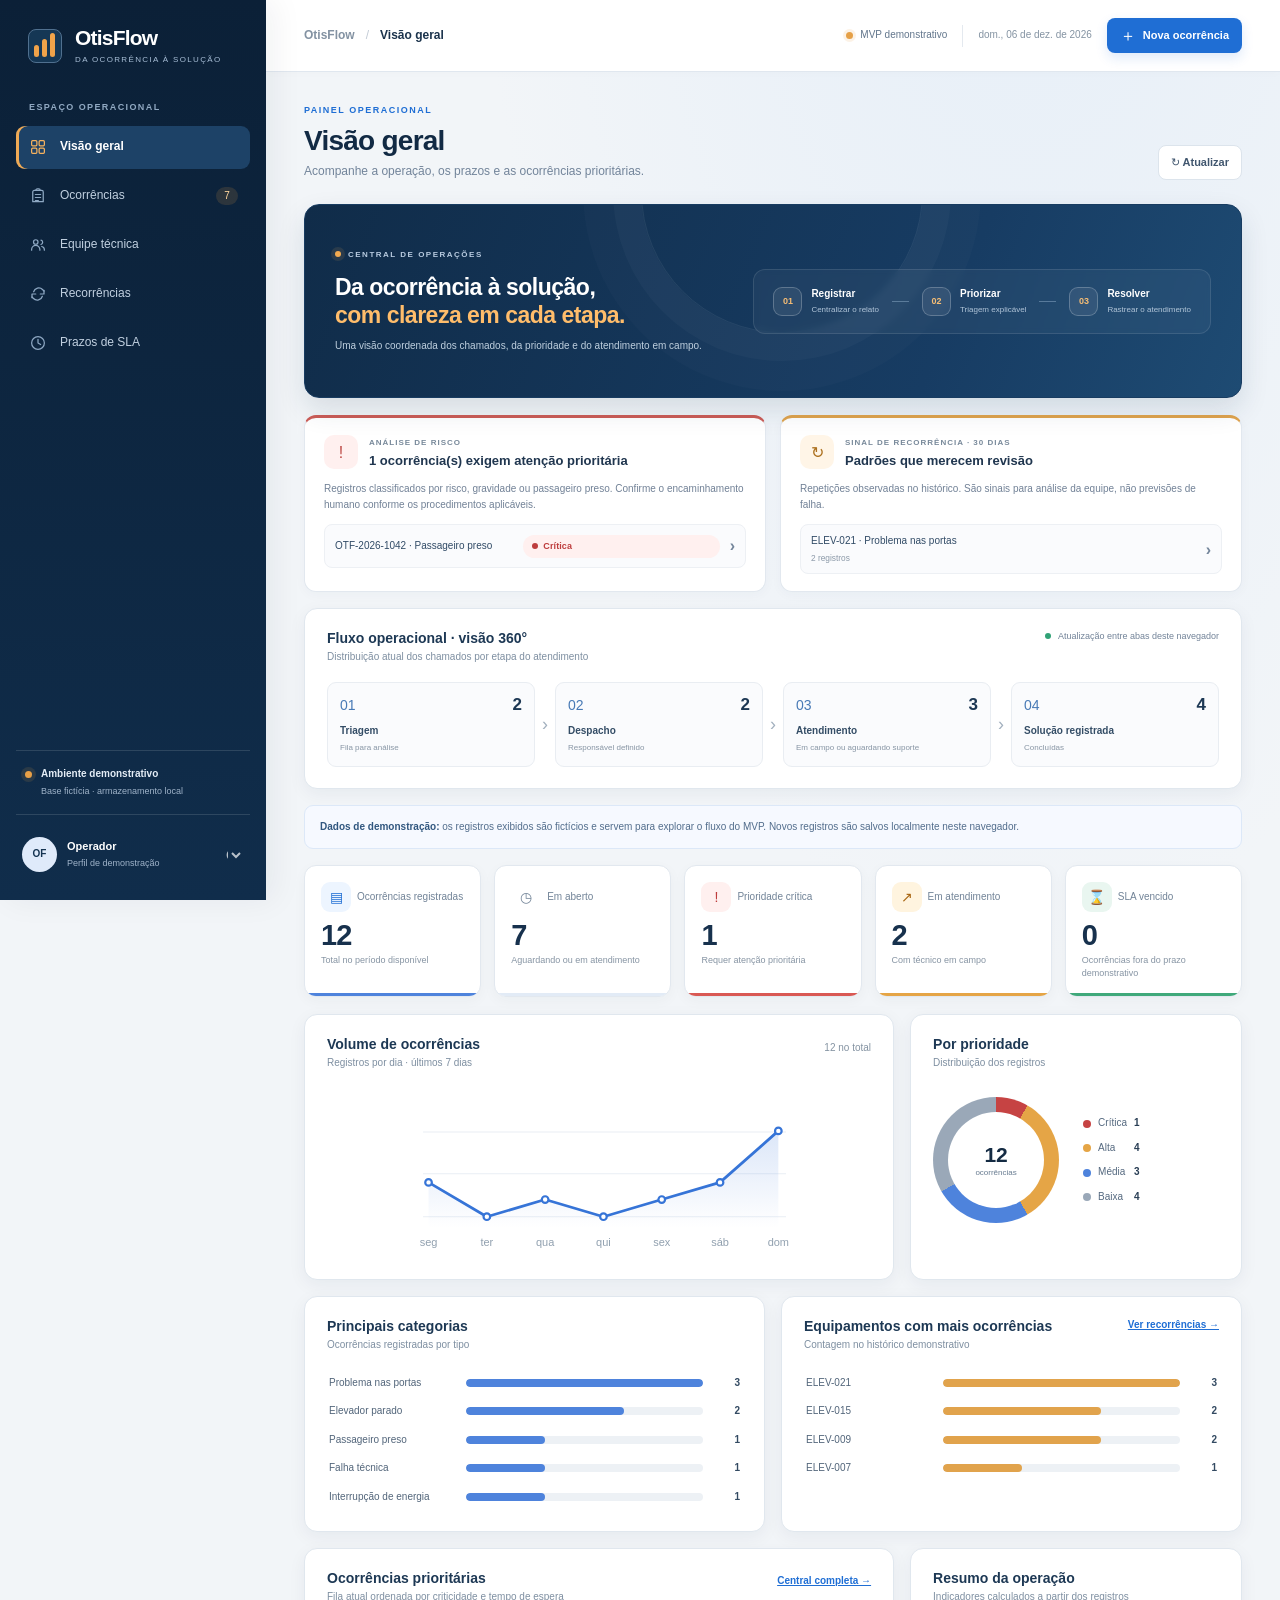
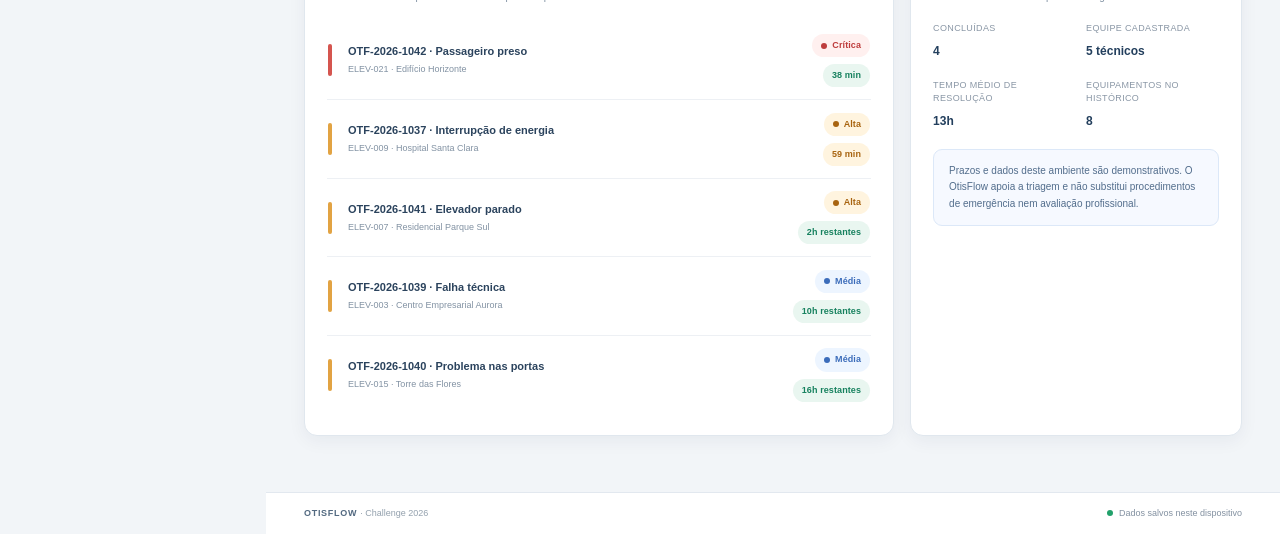
==== index.html @ a6c06d33 "Commit 1" ====
<!doctype html>
<html lang="pt-BR">
<head>
  <meta charset="utf-8">
  <meta name="viewport" content="width=device-width, initial-scale=1">
  <meta name="theme-color" content="#102b4e">
  <meta name="description" content="OtisFlow: gestão inteligente de ocorrências de elevadores — da ocorrência à solução.">
  <title>Visão geral | OtisFlow</title>
  <link rel="stylesheet" href="css/base.css">
  <link rel="stylesheet" href="css/dashboard.css">
</head>
<body data-page="dashboard">
  <div class="app-shell">
    <aside class="sidebar" id="sidebar">
      <a class="brand" href="index.html" aria-label="OtisFlow — início">
        <span class="brand-mark" aria-hidden="true"><i></i><i></i><i></i></span>
        <span class="brand-copy"><strong>OtisFlow</strong><small>DA OCORRÊNCIA À SOLUÇÃO</small></span>
      </a>
      <div class="workspace-label">ESPAÇO OPERACIONAL</div>
      <nav class="main-nav" aria-label="Navegação principal">
        <a href="index.html" data-page="dashboard"><span class="nav-icon" aria-hidden="true"><svg viewBox="0 0 24 24"><rect x="3.5" y="3.5" width="7" height="7" rx="1.4"/><rect x="13.5" y="3.5" width="7" height="7" rx="1.4"/><rect x="3.5" y="13.5" width="7" height="7" rx="1.4"/><rect x="13.5" y="13.5" width="7" height="7" rx="1.4"/></svg></span><span>Visão geral</span></a>
        <a href="pages/ocorrencias.html" data-page="incidents"><span class="nav-icon" aria-hidden="true"><svg viewBox="0 0 24 24"><path d="M8 4.5h9a2 2 0 0 1 2 2v13H5V6.5a2 2 0 0 1 2-2h1Z"/><path d="M9 4.5a2 2 0 0 1 2-2h2a2 2 0 0 1 2 2M8.5 10h7M8.5 14h7M8.5 18h4"/></svg></span><span>Ocorrências</span> <span class="nav-count" id="open-count">0</span></a>
        <a href="pages/equipe.html" data-page="team"><span class="nav-icon" aria-hidden="true"><svg viewBox="0 0 24 24"><circle cx="9" cy="8" r="3"/><path d="M3.5 19v-1a5.5 5.5 0 0 1 11 0v1M16 5.5a3 3 0 0 1 0 5.8M17 14a4.5 4.5 0 0 1 3.5 4.4V19"/></svg></span><span>Equipe técnica</span></a>
        <a href="pages/recorrencias.html" data-page="recurrence"><span class="nav-icon" aria-hidden="true"><svg viewBox="0 0 24 24"><path d="M20 7v5h-5M4 17v-5h5"/><path d="M6.2 9A7 7 0 0 1 18 6l2 2M4 16l2 2a7 7 0 0 0 11.8-3"/></svg></span><span>Recorrências</span></a>
        <a href="pages/sla.html" data-page="sla"><span class="nav-icon" aria-hidden="true"><svg viewBox="0 0 24 24"><circle cx="12" cy="12" r="8.5"/><path d="M12 7v5l3.5 2"/></svg></span><span>Prazos de SLA</span></a>
      </nav>
      <div class="sidebar-bottom">
        <div class="demo-note"><span class="demo-dot"></span><div><strong>Ambiente demonstrativo</strong><small>Base fictícia · armazenamento local</small></div></div>
        <div class="user-card"><div class="avatar">OF</div><div class="user-info"><strong id="profile-name">Operador</strong><small>Perfil de demonstração</small></div><select id="profile-select" aria-label="Perfil de demonstração"><option value="Operador">Operador</option><option value="Técnico">Técnico</option><option value="Gestor">Gestor</option></select></div>
      </div>
    </aside>
    <div class="mobile-overlay" id="mobile-overlay"></div>
    <main class="main-area">
      <header class="topbar">
        <div class="topbar-left"><button class="mobile-menu" id="mobile-menu" aria-label="Abrir menu">☰</button><div class="breadcrumbs"><span class="crumb-root">OtisFlow</span><span class="crumb-slash">/</span><strong id="page-crumb">Visão geral</strong></div></div>
        <div class="topbar-actions"><span class="system-status"><i></i> MVP demonstrativo</span><span class="topbar-divider"></span><span class="today-label" id="today-label"></span><button class="button button-primary button-small" data-action="new-incident"><span class="button-plus">＋</span> Nova ocorrência</button></div>
      </header>
      <div class="page-content" id="page-content" tabindex="-1"></div>
      <footer class="app-footer"><span class="footer-brand">OTISFLOW <span>· Challenge 2026</span></span><span class="footer-status"><i></i> Dados salvos neste dispositivo</span></footer>
    </main>
  </div>
  <div id="modal-root"></div>
  <div id="toast-region" class="toast-region" aria-live="polite" aria-atomic="true"></div>
  <script src="js/app.js"></script>
</body>
</html>
---- css/base.css ----
:root{--navy:#102b4e;--navy-2:#173b65;--blue:#2468d8;--blue-soft:#edf4ff;--ink:#17283d;--muted:#718096;--line:#e5eaf0;--canvas:#f5f7fa;--white:#fff;--green:#16855b;--green-soft:#e9f7f0;--amber:#bd7513;--amber-soft:#fff5e4;--red:#c64343;--red-soft:#fff0ef;--shadow:0 8px 26px rgba(23,45,74,.07);font-family:'DM Sans',Arial,sans-serif;color:var(--ink);font-synthesis:none}*{box-sizing:border-box}body{margin:0;background:var(--canvas);font-size:14px}button,input,select,textarea{font:inherit}button{cursor:pointer}.app-shell{min-height:100vh}.sidebar{width:250px;background:var(--navy);position:fixed;inset:0 auto 0 0;color:#fff;padding:25px 15px 17px;display:flex;flex-direction:column;z-index:20}.brand{display:flex;align-items:center;gap:12px;color:#fff;text-decoration:none;padding:1px 13px 32px}.brand strong{font:800 20px Manrope,sans-serif;letter-spacing:-.6px;display:block}.brand small{display:block;font-size:8px;letter-spacing:1.1px;color:#a9bfd7;margin-top:4px}.brand-mark{display:flex;align-items:flex-end;gap:3px;height:29px;width:29px;padding:4px;border:1px solid #6180a1;border-radius:8px}.brand-mark i{display:block;width:5px;border-radius:3px;background:#f0a346}.brand-mark i:nth-child(1){height:11px}.brand-mark i:nth-child(2){height:17px}.brand-mark i:nth-child(3){height:22px}.workspace-label{font-size:9px;font-weight:700;letter-spacing:1.1px;color:#8fa7c1;padding:0 13px;margin-bottom:12px}.main-nav{display:grid;gap:5px}.main-nav a{display:flex;align-items:center;gap:12px;text-decoration:none;color:#c7d5e5;padding:11px 13px;border-radius:8px;font-size:13px;font-weight:500;transition:.16s}.main-nav a:hover{background:#ffffff12;color:#fff}.main-nav a.active{background:#23486e;color:#fff;font-weight:700}.nav-icon{font-size:17px;line-height:16px;width:19px;text-align:center;color:#a9bfd7}.active .nav-icon{color:#f5ad56}.nav-count{margin-left:auto;background:#ffffff19;border-radius:20px;padding:2px 7px;font-size:10px}.sidebar-bottom{margin-top:auto}.demo-note{display:flex;align-items:flex-start;gap:9px;border-top:1px solid #ffffff1c;border-bottom:1px solid #ffffff1c;padding:15px 10px;margin-bottom:12px}.demo-dot{width:7px;height:7px;border-radius:50%;background:#f0a346;margin-top:4px;box-shadow:0 0 0 3px #f0a34622}.demo-note strong,.demo-note small{display:block}.demo-note strong{font-size:10px;color:#e4edf6}.demo-note small{font-size:9px;color:#9fb3c9;margin-top:3px}.user-card{display:flex;align-items:center;gap:9px;padding:8px 7px}.avatar{width:32px;height:32px;border-radius:50%;display:grid;place-items:center;background:#dfebfb;color:var(--navy);font-weight:700;font-size:10px;flex:none}.user-info{min-width:0;flex:1}.user-info strong,.user-info small{display:block}.user-info strong{font-size:11px}.user-info small{font-size:9px;color:#9fb3c9;margin-top:3px}.user-card select{max-width:22px;width:22px;opacity:.55;background:transparent;color:#fff;border:0;padding:0;outline:none}.user-card select option{color:var(--ink)}.main-area{margin-left:250px;min-height:100vh;display:flex;flex-direction:column}.topbar{height:66px;background:var(--white);border-bottom:1px solid var(--line);display:flex;align-items:center;justify-content:space-between;padding:0 38px;position:sticky;top:0;z-index:10}.breadcrumbs{display:flex;gap:10px;align-items:center;color:#91a0b2;font-size:12px}.breadcrumbs strong{color:var(--ink);font-weight:700}.crumb-slash{color:#c2cbd5}.topbar-actions{display:flex;align-items:center;gap:18px}.today-label{font-size:11px;color:var(--muted)}.button{border:1px solid transparent;display:inline-flex;align-items:center;justify-content:center;gap:7px;padding:9px 13px;border-radius:7px;font-weight:700;font-size:12px;transition:.15s;white-space:nowrap}.button-primary{background:var(--blue);color:white;box-shadow:0 3px 7px #2468d822}.button-primary:hover{background:#1a58bf;transform:translateY(-1px)}.button-secondary{background:#fff;border-color:var(--line);color:#42536a}.button-secondary:hover{border-color:#b9c8da;background:#fafcff}.button-small{padding:8px 11px;font-size:11px}.button-danger{background:#fff;color:var(--red);border-color:#f0d1d0}.button-quiet{background:transparent;border-color:transparent;color:var(--blue);padding:5px}.mobile-menu{display:none;border:0;background:none;font-size:20px;color:var(--navy)}.page-content{width:min(1440px,100%);margin:0 auto;padding:27px 38px 32px;flex:1}.app-footer{display:flex;justify-content:space-between;align-items:center;border-top:1px solid var(--line);padding:14px 38px;font-size:10px;color:#8290a0;background:#fff}.muted{color:#95a2b0}.footer-status{display:flex;align-items:center;gap:6px}.footer-status i{width:6px;height:6px;border-radius:50%;background:#22a16b}.page-head{display:flex;justify-content:space-between;align-items:flex-end;margin-bottom:23px;gap:16px}.eyebrow{font-size:9px;text-transform:uppercase;letter-spacing:1.25px;color:var(--blue);font-weight:700;margin-bottom:7px}.page-head h1{font:800 24px Manrope,sans-serif;letter-spacing:-.6px;color:#142840;margin:0}.page-head p{margin:7px 0 0;color:var(--muted);font-size:12px}.head-actions{display:flex;gap:8px;align-items:center}.section-title{font:700 14px Manrope,sans-serif;color:#20364f;margin:0}.section-subtitle{font-size:10px;color:var(--muted);margin:5px 0 0}.panel{background:#fff;border:1px solid var(--line);border-radius:10px;box-shadow:0 2px 8px #142b4506}.panel-pad{padding:17px 18px}.panel-head{display:flex;justify-content:space-between;align-items:flex-start;margin-bottom:14px}.panel-head h2{margin:0;font:700 13px Manrope,sans-serif;color:#20364f}.panel-head p{margin:5px 0 0;color:var(--muted);font-size:10px}.metric-grid{display:grid;grid-template-columns:repeat(5,minmax(0,1fr));gap:12px;margin-bottom:15px}.metric-card{background:#fff;border:1px solid var(--line);border-radius:9px;padding:14px 15px 13px;position:relative;overflow:hidden}.metric-label{font-size:10px;color:#77879a;display:flex;align-items:center;gap:6px}.metric-icon{width:25px;height:25px;border-radius:7px;display:grid;place-items:center;font-size:13px}.metric-value{font:800 25px Manrope,sans-serif;color:#1b3049;margin:8px 0 3px;letter-spacing:-.7px}.metric-foot{font-size:9px;color:#8997a7}.metric-accent{position:absolute;height:2px;bottom:0;left:0;right:0;background:#e2ebf6}.metric-card.critical .metric-icon{background:var(--red-soft);color:var(--red)}.metric-card.high .metric-icon{background:var(--amber-soft);color:var(--amber)}.metric-card.blue .metric-icon{background:var(--blue-soft);color:var(--blue)}.metric-card.green .metric-icon{background:var(--green-soft);color:var(--green)}.metric-card.critical .metric-accent{background:#d95954}.metric-card.high .metric-accent{background:#e5a546}.metric-card.blue .metric-accent{background:#4e83dc}.metric-card.green .metric-accent{background:#40a97b}.dashboard-grid{display:grid;grid-template-columns:minmax(0,1.6fr) minmax(260px,.9fr);gap:14px;margin-bottom:14px}.chart-grid{display:grid;grid-template-columns:1fr 1fr;gap:14px;margin-bottom:14px}.chart-panel{min-height:220px}.chart-legend{display:flex;gap:12px;flex-wrap:wrap;margin-top:13px}.legend-item{display:flex;align-items:center;gap:5px;font-size:9px;color:#6d7c8e}.legend-dot{width:7px;height:7px;border-radius:50%}.bar-list{display:grid;gap:12px;padding-top:4px}.bar-row{display:grid;grid-template-columns:110px 1fr 25px;gap:10px;align-items:center;font-size:10px;color:#52657a}.bar-track{height:7px;background:#edf1f6;border-radius:10px;overflow:hidden}.bar-fill{height:100%;border-radius:10px;background:#4e83dc;min-width:2px;transition:width .35s}.bar-value{text-align:right;font-weight:700;color:#334a62}.donut-wrap{display:flex;align-items:center;gap:22px;min-height:132px}.donut{width:116px;height:116px;border-radius:50%;background:conic-gradient(#c64343 0deg 30deg,#e5a546 30deg 100deg,#4e83dc 100deg 260deg,#9aa8b8 260deg);position:relative;flex:none}.donut:after{content:'';position:absolute;inset:13px;background:#fff;border-radius:50%}.donut-center{position:absolute;inset:0;z-index:1;display:grid;place-content:center;text-align:center}.donut-center strong{font:800 19px Manrope;color:var(--ink)}.donut-center small{font-size:8px;color:var(--muted)}.legend-list{display:grid;gap:10px}.legend-line{display:flex;align-items:center;gap:7px;color:#566a80;font-size:10px}.legend-line strong{margin-left:auto;color:#283d54}.legend-chip{width:8px;height:8px;border-radius:50%}.line-chart{width:100%;height:150px;overflow:visible}.line-chart .grid-line{stroke:#e9eef4;stroke-width:1}.line-chart .chart-line{fill:none;stroke:#3674d7;stroke-width:2.5;stroke-linecap:round;stroke-linejoin:round}.line-chart .chart-area{fill:url(#areaFill)}.line-chart .chart-point{fill:#fff;stroke:#3674d7;stroke-width:2}.line-chart text{font:9px 'DM Sans';fill:#91a0af}.urgent-list{display:grid;gap:0}.urgent-row{display:grid;grid-template-columns:8px minmax(0,1fr) auto;align-items:center;gap:10px;padding:10px 0;border-bottom:1px solid #edf0f4;text-decoration:none;color:inherit;cursor:pointer}.urgent-row:last-child{border-bottom:0}.urgent-row:hover .urgent-title{color:var(--blue)}.urgent-mark{width:7px;height:28px;border-radius:7px;background:#e2a343}.urgent-mark.critical{background:#d5554f}.urgent-title{font-size:10px;font-weight:700;color:#30465e}.urgent-meta{font-size:9px;color:#8492a3;margin-top:3px}.urgent-right{text-align:right}.urgent-right .priority{margin-bottom:4px}.table-wrap{overflow:auto}.data-table{width:100%;border-collapse:collapse;white-space:nowrap}.data-table th{text-align:left;color:#8795a5;font-size:9px;font-weight:700;letter-spacing:.35px;text-transform:uppercase;padding:10px 10px;border-bottom:1px solid var(--line)}.data-table td{padding:11px 10px;border-bottom:1px solid #edf0f4;font-size:10px;color:#52657a}.data-table tr:last-child td{border-bottom:0}.data-table tbody tr:hover{background:#fafcff}.link-button{border:0;background:transparent;color:var(--blue);font-weight:700;font-size:10px;padding:0}.id-cell{font-weight:700;color:#243b55!important}.cell-main{font-weight:600;color:#344a61}.cell-sub{font-size:9px;color:#8b98a7;margin-top:3px}.priority,.status-pill,.sla-pill,.availability{display:inline-flex;align-items:center;gap:5px;border-radius:99px;padding:4px 8px;font-size:9px;font-weight:700}.priority:before,.status-pill:before{content:'';width:5px;height:5px;border-radius:50%;background:currentColor}.priority.critical{background:var(--red-soft);color:var(--red)}.priority.high{background:var(--amber-soft);color:var(--amber)}.priority.medium{background:var(--blue-soft);color:#3b6cba}.priority.low{background:#f0f2f5;color:#707e8c}.status-pill.open,.status-pill.waiting{background:#f0f2f5;color:#5c6c7b}.status-pill.assigned{background:#edf4ff;color:#3b6cba}.status-pill.progress{background:#e8f4ff;color:#2372ac}.status-pill.parts{background:#fff5e4;color:#ac701b}.status-pill.done{background:var(--green-soft);color:var(--green)}.status-pill.cancelled{background:#f2f2f2;color:#8b8b8b}.sla-pill.normal{background:var(--green-soft);color:var(--green)}.sla-pill.soon{background:var(--amber-soft);color:var(--amber)}.sla-pill.overdue{background:var(--red-soft);color:var(--red)}.filter-row{display:flex;gap:8px;align-items:center;flex-wrap:wrap;margin-bottom:13px}.search-box{position:relative;flex:1;min-width:180px;max-width:320px}.search-box input{padding-left:31px}.search-box:before{content:'⌕';position:absolute;left:11px;top:6px;color:#8896a6;font-size:18px}.field,.select-field,.textarea-field{width:100%;border:1px solid #dce3eb;border-radius:6px;background:#fff;color:#2f435b;padding:9px 10px;outline:none;font-size:11px;transition:.15s}.field:focus,.select-field:focus,.textarea-field:focus{border-color:#78a4ea;box-shadow:0 0 0 3px #3979e312}.filter-row .select-field{width:auto;min-width:120px;padding:8px 26px 8px 9px}.textarea-field{resize:vertical;min-height:88px}.form-grid{display:grid;grid-template-columns:1fr 1fr;gap:13px}.form-field{display:grid;gap:6px}.form-field.full{grid-column:1/-1}.form-field label{font-size:10px;font-weight:700;color:#4e6073}.required{color:#d4514d}.field-hint{font-size:9px;color:#8997a6}.form-section-label{grid-column:1/-1;font:700 10px Manrope,sans-serif;color:#7f8fa2;letter-spacing:.55px;text-transform:uppercase;border-bottom:1px solid #edf0f4;padding-bottom:7px;margin-top:3px}.priority-preview{border:1px solid #e7ebf0;border-radius:7px;background:#fafbfd;padding:10px 11px;display:flex;align-items:flex-start;gap:8px}.priority-preview p{margin:0;color:#627387;font-size:10px;line-height:1.5}.detail-layout{display:grid;grid-template-columns:minmax(0,1.5fr) minmax(260px,.8fr);gap:14px}.detail-hero{display:flex;justify-content:space-between;align-items:flex-start;gap:15px;padding:18px 19px;border-bottom:1px solid var(--line)}.detail-id{font:700 11px Manrope;color:#728196}.detail-hero h2{font:800 20px Manrope;margin:6px 0 8px;color:#18304b}.detail-badges{display:flex;gap:6px;flex-wrap:wrap}.detail-actions{display:flex;gap:6px}.detail-body{padding:18px 19px}.detail-description{font-size:12px;line-height:1.6;color:#506277;margin:0 0 19px}.detail-meta-grid{display:grid;grid-template-columns:1fr 1fr;gap:14px 20px}.detail-meta label{display:block;color:#8996a5;font-size:9px;margin-bottom:5px}.detail-meta strong,.detail-meta span{font-size:10px;color:#344a61}.history-list{position:relative;padding-left:16px;display:grid;gap:14px}.history-list:before{content:'';position:absolute;left:4px;top:5px;bottom:5px;width:1px;background:#dfe6ee}.history-item{position:relative}.history-item:before{content:'';position:absolute;left:-16px;top:2px;width:7px;height:7px;border-radius:50%;background:#6292dc;border:2px solid #fff;box-shadow:0 0 0 1px #6292dc}.history-item strong{display:block;font-size:10px;color:#384e66}.history-item p{font-size:9px;color:#78889a;margin:4px 0 0;line-height:1.45}.history-item time{font-size:8px;color:#a0aab6;display:block;margin-top:3px}.side-card{padding:16px}.side-card+.side-card{margin-top:12px}.side-card h3{margin:0 0 13px;font:700 12px Manrope;color:#263c55}.sla-clock{display:flex;align-items:center;gap:11px;padding:12px;border-radius:8px;background:#f7f9fc}.clock-icon{width:32px;height:32px;border-radius:50%;display:grid;place-items:center;background:#e9f1fd;color:#3e74c4;font-size:17px}.sla-clock strong{display:block;font:700 14px Manrope;color:#253e58}.sla-clock small{display:block;font-size:9px;color:#8290a0;margin-top:3px}.tech-card{display:flex;align-items:center;gap:9px}.tech-card .avatar{background:#eaf1fb}.tech-card strong{display:block;font-size:10px;color:#344a61}.tech-card small{font-size:9px;color:#8290a0;display:block;margin-top:3px}.empty-state{text-align:center;padding:34px 14px;color:#7c8b9b}.empty-icon{width:38px;height:38px;border-radius:12px;background:#f1f5fa;display:grid;place-items:center;color:#6884a5;margin:0 auto 10px;font-size:19px}.empty-state strong{display:block;font-size:11px;color:#4d6076}.empty-state p{font-size:10px;margin:5px 0 0}.recurrence-grid{display:grid;grid-template-columns:repeat(3,1fr);gap:12px}.recurrence-card{padding:15px}.recurrence-top{display:flex;justify-content:space-between;align-items:flex-start}.recurrence-card h3{font:700 12px Manrope;margin:9px 0 4px;color:#2c435d}.recurrence-card p{font-size:9px;color:#7f8d9c;margin:0}.recurrence-count{font:800 22px Manrope;color:#c17a19}.recurrence-detail{display:flex;justify-content:space-between;padding-top:11px;margin-top:12px;border-top:1px solid #edf0f4;color:#7a8898;font-size:9px}.sla-summary{display:grid;grid-template-columns:repeat(3,1fr);gap:12px;margin-bottom:14px}.sla-config{display:grid;grid-template-columns:repeat(4,1fr);gap:10px}.sla-config .form-field{padding:11px;border:1px solid #e7ebf0;border-radius:7px}.sla-config label{font-size:9px}.sla-unit{position:relative}.sla-unit:after{content:'h';position:absolute;right:10px;top:10px;color:#8b98a7;font-size:10px}.sla-unit input{padding-right:24px}.modal-backdrop{position:fixed;inset:0;background:#10233d75;z-index:40;display:flex;align-items:center;justify-content:center;padding:20px;animation:fadeIn .14s ease}.modal{width:min(620px,100%);max-height:90vh;overflow:auto;background:#fff;border-radius:12px;box-shadow:0 22px 60px #0d203744;animation:rise .18s ease}.modal.wide{width:min(850px,100%)}.modal-head{padding:18px 20px 14px;border-bottom:1px solid var(--line);display:flex;align-items:flex-start;justify-content:space-between}.modal-head h2{font:800 17px Manrope;margin:0;color:#18304b}.modal-head p{font-size:10px;color:#8290a0;margin:5px 0 0}.modal-close{border:0;background:#f3f5f8;color:#718195;border-radius:6px;width:27px;height:27px;font-size:16px}.modal-body{padding:17px 20px}.modal-footer{padding:12px 20px 17px;border-top:1px solid var(--line);display:flex;justify-content:flex-end;gap:8px}.toast-region{position:fixed;z-index:60;right:20px;bottom:20px;display:grid;gap:8px}.toast{min-width:240px;max-width:360px;background:#183b60;color:#fff;border-radius:8px;padding:11px 14px;box-shadow:0 8px 20px #122b4738;display:flex;align-items:center;gap:9px;font-size:11px;animation:rise .2s ease}.toast.success:before{content:'✓';display:grid;place-items:center;width:17px;height:17px;background:#2b9a6b;border-radius:50%;font-size:10px}.toast.error{background:#a63e3e}.toast.error:before{content:'!';display:grid;place-items:center;width:17px;height:17px;background:#d66b6b;border-radius:50%;font-size:10px}.priority-explainer{border-left:3px solid #d95751;padding:9px 11px;background:#fff8f7;border-radius:0 6px 6px 0;color:#805452;font-size:10px;line-height:1.5}.team-availability{display:flex;gap:6px;align-items:center}.availability{background:var(--green-soft);color:var(--green)}.availability.busy{background:var(--amber-soft);color:var(--amber)}.table-actions{display:flex;gap:10px;align-items:center}.text-right{text-align:right!important}.subtle-link{border:0;background:transparent;color:var(--blue);font-size:10px;font-weight:700}.callout{border:1px solid #dce8f8;background:#f6f9ff;border-radius:8px;padding:11px 13px;font-size:10px;color:#526d8c;line-height:1.55;margin-bottom:14px}.callout strong{color:#31577f}.recommendation{border:1px solid #dce8f8;background:#f7faff;border-radius:7px;padding:10px;color:#526d8c;font-size:10px}.recommendation strong{color:#31577f}.mobile-overlay{display:none}@keyframes fadeIn{from{opacity:0}to{opacity:1}}@keyframes rise{from{transform:translateY(6px);opacity:.5}to{transform:translateY(0);opacity:1}}
@media(max-width:1100px){.sidebar{width:220px}.main-area{margin-left:220px}.topbar,.page-content{padding-left:24px;padding-right:24px}.metric-grid{grid-template-columns:repeat(3,1fr)}.metric-card:nth-child(4),.metric-card:nth-child(5){display:block}.recurrence-grid{grid-template-columns:repeat(2,1fr)}}
@media(max-width:780px){.sidebar{transform:translateX(-100%);transition:transform .2s;width:260px;box-shadow:12px 0 26px #102b4e22}.sidebar.open{transform:translateX(0)}.mobile-overlay.show{display:block;position:fixed;inset:0;background:#10233d55;z-index:15}.main-area{margin-left:0}.mobile-menu{display:block}.topbar{height:58px;padding:0 16px;gap:12px}.breadcrumbs{flex:1}.today-label{display:none}.topbar-actions{gap:0}.page-content{padding:22px 16px}.app-footer{padding:13px 16px;gap:10px;flex-wrap:wrap}.metric-grid{grid-template-columns:repeat(2,1fr);gap:9px}.dashboard-grid,.chart-grid,.detail-layout{grid-template-columns:1fr}.page-head{align-items:flex-start}.page-head h1{font-size:21px}.page-head p{max-width:500px;line-height:1.5}.recurrence-grid{grid-template-columns:repeat(2,1fr)}.sla-config{grid-template-columns:repeat(2,1fr)}.sla-summary{grid-template-columns:1fr 1fr}.detail-layout .side-column{display:grid;grid-template-columns:1fr 1fr;gap:10px}.side-card+.side-card{margin-top:0}.filter-row .select-field{flex:1;min-width:105px}.search-box{max-width:none;flex-basis:100%}}
@media(max-width:520px){.page-head{display:block}.page-head .head-actions{margin-top:15px}.button{font-size:11px;padding:9px 11px}.topbar .button{padding:8px 9px}.metric-card{padding:12px}.metric-value{font-size:22px}.metric-label{font-size:9px}.metric-foot{font-size:8px}.chart-grid{grid-template-columns:1fr}.donut-wrap{gap:15px}.donut{width:100px;height:100px}.detail-hero{display:block}.detail-actions{margin-top:12px}.detail-meta-grid{grid-template-columns:1fr 1fr;gap:13px}.form-grid{grid-template-columns:1fr}.form-field.full,.form-section-label{grid-column:1}.recurrence-grid{grid-template-columns:1fr}.sla-config{grid-template-columns:1fr 1fr}.sla-summary{grid-template-columns:1fr 1fr}.detail-layout .side-column{grid-template-columns:1fr}.filter-row{gap:6px}.filter-row .select-field{min-width:calc(50% - 4px)}.app-footer{font-size:9px}.footer-status{display:none}.modal-backdrop{padding:10px;align-items:flex-end}.modal{max-height:92vh;border-radius:12px 12px 0 0}.modal-body{padding:15px}.modal-head,.modal-footer{padding-left:15px;padding-right:15px}.data-table th,.data-table td{padding-left:8px;padding-right:8px}}

/* OtisFlow visual system: high-clarity operations workspace */
:root{--navy:#0b2037;--navy-2:#102b49;--blue:#1f6ed4;--blue-soft:#edf5ff;--ink:#142b43;--muted:#677b90;--line:#dfe7ef;--canvas:#f2f5f8;--green:#16815e;--green-soft:#e9f6f0;--amber:#a86410;--amber-soft:#fff4df;--red:#be3d3d;--red-soft:#fff0ef;--shadow:0 5px 18px rgba(19,43,70,.055);font-family:"Segoe UI",Arial,sans-serif;line-height:1.45}
body{background:radial-gradient(ellipse at 80% -25%,#e3edf8 0,transparent 40%),var(--canvas);font-size:14px;color:var(--ink)}
.sidebar{width:266px;padding:25px 16px 18px;background:linear-gradient(180deg,#0b2037 0%,#102d4b 100%);box-shadow:8px 0 30px rgba(12,32,54,.06)}
.brand{gap:13px;padding:1px 12px 35px}.brand strong{font-size:21px;letter-spacing:-.8px}.brand small{font-size:8px;letter-spacing:1.35px}.brand-mark{height:34px;width:34px;border-color:#50708f;background:#153755;padding:5px;gap:3px}.brand-mark i{width:5px;background:#f0a34a}.brand-mark i:nth-child(1){height:12px}.brand-mark i:nth-child(2){height:18px}.brand-mark i:nth-child(3){height:24px}
.workspace-label{font-size:9px;letter-spacing:1.4px;color:#91a9c2;margin-bottom:12px}
.main-nav{gap:6px}.main-nav a{min-height:43px;gap:12px;padding:10px 12px;border-radius:9px;font-size:12px;color:#c1d0e0}.main-nav a.active{background:#1d4267;box-shadow:inset 3px 0 #efaa55;color:#fff}.main-nav a:hover{background:#ffffff12}.nav-icon{display:grid;place-items:center;width:20px;height:20px;color:#8ea8c3}.nav-icon svg{width:18px;height:18px;fill:none;stroke:currentColor;stroke-width:1.65;stroke-linecap:round;stroke-linejoin:round}.active .nav-icon{color:#f6b25e}.nav-count{background:#f0a44924;color:#ffd79e;min-width:22px;text-align:center}
.demo-note{border-color:#ffffff20;padding:16px 9px}.demo-note strong{font-size:10px}.demo-note small{font-size:9px}.demo-dot{background:#e8a047;box-shadow:0 0 0 4px #e8a0471f}.user-card{gap:10px;padding:10px 6px}.avatar{width:35px;height:35px;background:#dfeafa;color:#153452}.user-info strong{font-size:11px}.user-info small{font-size:9px}.user-card select{opacity:.7}
.main-area{margin-left:266px}.topbar{height:72px;padding:0 38px;border-bottom-color:#e0e7ef;box-shadow:0 2px 9px #142b4504}.topbar-left,.topbar-actions{display:flex;align-items:center;gap:15px}.breadcrumbs{font-size:12px;gap:11px}.crumb-root{font-weight:600;color:#8392a2}.breadcrumbs strong{font-weight:700;color:#1b334c}.system-status{display:flex;align-items:center;gap:7px;font-size:10px;color:#62768c}.system-status i{width:7px;height:7px;border-radius:50%;background:#e5a047;box-shadow:0 0 0 3px #e5a04722}.topbar-divider{width:1px;height:22px;background:#e4e9ef}.today-label{font-size:10px;color:#8493a2}.button{padding:10px 15px;border-radius:8px;font-size:12px}.button-primary{background:var(--blue);box-shadow:0 5px 12px #1f6ed426}.button-primary:hover{background:#185bb5}.button-secondary{border-color:#dce4ec;background:#fff;color:#40566e}.button-small{padding:9px 12px;font-size:11px}.button-plus{font-size:16px;line-height:12px}.mobile-menu{border-radius:8px;padding:6px}.page-content{width:min(1580px,100%);padding:32px 38px 40px}.page-head{align-items:flex-end;margin-bottom:24px}.eyebrow{font-size:9px;letter-spacing:1.5px;margin-bottom:8px}.page-head h1{font:750 28px "Segoe UI",Arial,sans-serif;letter-spacing:-.75px;color:#122a44}.page-head p{font-size:12px;color:#72849a;margin-top:6px}.head-actions{gap:9px}
.panel{border:1px solid #e0e7ee;border-radius:13px;box-shadow:var(--shadow)}.panel-pad{padding:21px 22px}.panel-head{margin-bottom:17px}.panel-head h2{font:700 14px "Segoe UI",Arial,sans-serif;color:#1d3854}.panel-head p{font-size:10px;color:#7e8fa1;margin-top:4px}.section-title{font:700 14px "Segoe UI",Arial,sans-serif}.section-subtitle{font-size:10px;color:#8493a2}
.metric-grid{gap:13px;margin-bottom:17px}.metric-card{min-height:132px;border-radius:12px;padding:16px 16px 14px;border-color:#e2e8ef;box-shadow:0 4px 14px rgba(20,43,67,.035);transition:transform .15s,box-shadow .15s}.metric-card:hover{transform:translateY(-2px);box-shadow:0 9px 20px rgba(20,43,67,.08)}.metric-label{font-size:10px;color:#718397}.metric-icon{width:30px;height:30px;border-radius:9px;font-size:14px}.metric-value{font:750 29px "Segoe UI",Arial,sans-serif;margin:7px 0 2px;letter-spacing:-.8px;color:#17314d}.metric-foot{font-size:9px;color:#8694a3}.metric-accent{height:3px}.dashboard-grid{gap:16px;margin-bottom:16px}.chart-grid{gap:16px;margin-bottom:16px}.chart-panel{min-height:240px}.chart-panel .panel-pad{padding:21px}.line-chart{height:165px}.line-chart text{font:10px "Segoe UI",Arial,sans-serif}.donut-wrap{gap:24px;min-height:145px}.donut{width:126px;height:126px}.donut:after{inset:15px}.donut-center strong{font:750 21px "Segoe UI",Arial,sans-serif}.legend-line{font-size:10px}.bar-list{gap:14px;padding:6px 2px}.bar-row{grid-template-columns:125px 1fr 25px;gap:12px;font-size:10px}.bar-track{height:8px;background:#edf1f5}.bar-fill{border-radius:10px}.urgent-row{gap:12px;padding:12px 1px}.urgent-mark{height:32px;width:4px;border-radius:4px}.urgent-title{font-size:11px;color:#2b435d}.urgent-meta{font-size:9px;color:#8292a3}
.data-table th{font-size:9px;letter-spacing:.55px;padding:12px 11px;background:#f8fafc}.data-table th:first-child{border-radius:7px 0 0 0}.data-table td{padding:13px 11px;font-size:10px}.data-table tbody tr:hover{background:#f7faff}.cell-main{font-size:10px;color:#2f4660}.cell-sub{font-size:9px}.priority,.status-pill,.sla-pill,.availability{padding:5px 9px;font-size:9px;letter-spacing:.1px}.priority:before,.status-pill:before{width:6px;height:6px}.filter-row{gap:9px;margin-bottom:16px}.search-box{max-width:360px}.field,.select-field,.textarea-field{font-size:11px;border-color:#d8e1ea;border-radius:8px;padding:10px 11px}.filter-row .select-field{padding:9px 28px 9px 10px}.search-box:before{top:7px}.form-grid{gap:15px}.form-field{gap:7px}.form-field label{font-size:10px}.textarea-field{min-height:100px}.form-section-label{font-size:9px;letter-spacing:.8px;padding-bottom:9px}.priority-preview{padding:12px 13px;border-radius:9px}.priority-preview p{font-size:10px}.detail-layout{gap:16px}.detail-hero{padding:21px 22px}.detail-hero h2{font-size:21px}.detail-id{font-size:10px}.detail-body{padding:21px 22px}.detail-description{font-size:12px;line-height:1.7}.detail-meta-grid{gap:16px 22px}.detail-meta label{font-size:9px}.detail-meta strong,.detail-meta span{font-size:10px}.side-card{padding:18px}.side-card h3{font-size:12px}.history-list{gap:17px}.history-item strong{font-size:10px}.history-item p{font-size:9px}.recurrence-grid{gap:14px}.recurrence-card{padding:18px;border-radius:12px}.recurrence-card h3{font-size:13px}.recurrence-count{font-size:25px}.recurrence-card p{font-size:10px}.recurrence-detail{font-size:9px}.sla-summary{gap:14px;margin-bottom:16px}.sla-config{gap:12px}.sla-config .form-field{padding:14px;border-color:#e3e9ef;border-radius:9px}.sla-config label{font-size:10px}.callout{padding:13px 15px;border-radius:9px;font-size:10px;line-height:1.65;margin-bottom:16px}.empty-state{padding:40px 16px}.empty-icon{width:44px;height:44px;border-radius:13px}.empty-state strong{font-size:11px}.empty-state p{font-size:10px}.app-footer{padding:14px 38px;background:#fff;border-color:#e2e8ef;font-size:9px}.footer-brand{font-weight:800;letter-spacing:.7px;color:#536a81}.footer-brand span{font-weight:400;letter-spacing:0;color:#93a0ad}.footer-status{font-size:9px}.toast{border-radius:10px;padding:12px 15px;font-size:11px}.modal{border-radius:14px}.modal-head{padding:20px 22px 15px}.modal-head h2{font-size:17px}.modal-body{padding:20px 22px}.modal-footer{padding:14px 22px 19px}
.dashboard-hero{position:relative;display:flex;justify-content:space-between;align-items:center;gap:28px;min-height:194px;padding:26px 30px;margin:0 0 17px;overflow:hidden;border:1px solid #183c61;border-radius:15px;color:#fff;background:linear-gradient(112deg,#102c49 0%,#173c63 68%,#1e4b73 100%);box-shadow:0 12px 28px rgba(17,48,78,.12)}.dashboard-hero:after{content:"";position:absolute;width:280px;height:280px;border:1px solid #ffffff12;border-radius:50%;right:34%;top:-154px;box-shadow:0 0 0 28px #ffffff07,0 0 0 58px #ffffff04;pointer-events:none}.hero-copy{position:relative;z-index:1;max-width:425px}.hero-kicker{display:flex;align-items:center;gap:7px;font-size:8px;letter-spacing:1.5px;color:#b8cbe0;font-weight:700}.hero-kicker i{width:6px;height:6px;border-radius:50%;background:#f2aa51;box-shadow:0 0 0 4px #f2aa511c}.hero-copy h2{font:700 23px/1.22 "Segoe UI",Arial,sans-serif;letter-spacing:-.5px;margin:13px 0 9px;color:#fff}.hero-copy h2 em{font-style:normal;color:#ffbd6b}.hero-copy p{font-size:10px;color:#bfd0df;line-height:1.6;margin:0;max-width:390px}.hero-flow{position:relative;z-index:1;display:flex;align-items:center;gap:13px;padding:17px 19px;border:1px solid #ffffff1b;border-radius:12px;background:#ffffff0b;backdrop-filter:blur(3px)}.hero-flow-step{min-width:94px;display:grid;grid-template-columns:29px 1fr;align-items:center;column-gap:9px}.flow-icon{grid-row:span 2;width:29px;height:29px;display:grid;place-items:center;border:1px solid #ffffff3b;background:#ffffff12;border-radius:9px;color:#f6bd75;font-size:9px;font-weight:700}.hero-flow-step strong{align-self:end;font-size:10px;color:#fff}.hero-flow-step small{align-self:start;font-size:8px;color:#b2c6d9;margin-top:2px}.flow-connector{width:17px;height:1px;background:#86a4c1;opacity:.55}
.callout strong{color:#31577f}.recommendation{border-radius:9px}.nav-count{font-variant-numeric:tabular-nums}.mobile-overlay{background:rgba(8,25,43,.55);backdrop-filter:blur(2px)}
@media(max-width:1100px){.sidebar{width:236px}.main-area{margin-left:236px}.topbar,.page-content{padding-left:26px;padding-right:26px}.dashboard-hero{align-items:flex-start}.hero-flow{align-self:center;gap:8px;padding:14px}.hero-flow-step{min-width:80px;grid-template-columns:25px 1fr;column-gap:7px}.flow-icon{width:25px;height:25px}.flow-connector{width:10px}}
@media(max-width:780px){.sidebar{width:270px}.main-area{margin-left:0}.topbar{height:64px;padding:0 17px}.topbar-actions{gap:8px}.system-status,.topbar-divider{display:none}.page-content{padding:24px 17px 30px}.page-head h1{font-size:24px}.dashboard-hero{min-height:unset;padding:22px;display:block}.hero-flow{margin-top:20px;justify-content:space-between}.hero-flow-step{min-width:unset}.hero-flow-step small{font-size:8px}.app-footer{padding:13px 17px}.chart-panel{min-height:220px}}
@media(max-width:520px){.topbar{height:60px}.breadcrumbs{font-size:11px}.topbar .button{padding:9px 10px;font-size:10px}.page-content{padding:20px 13px 26px}.page-head h1{font-size:22px}.page-head p{font-size:11px}.metric-grid{gap:8px}.metric-card{min-height:118px;padding:13px}.metric-label{font-size:9px}.metric-icon{width:27px;height:27px}.metric-value{font-size:25px}.metric-foot{font-size:8px}.dashboard-hero{padding:19px;border-radius:12px}.hero-copy h2{font-size:20px}.hero-flow{gap:6px;padding:12px 9px}.hero-flow-step{grid-template-columns:22px 1fr;column-gap:6px}.flow-icon{width:22px;height:22px;font-size:8px;border-radius:7px}.hero-flow-step strong{font-size:9px}.hero-flow-step small{font-size:7px}.flow-connector{width:7px}.panel-pad{padding:16px}.dashboard-grid,.chart-grid{gap:11px;margin-bottom:11px}.donut{width:105px;height:105px}.donut-wrap{min-height:120px;gap:15px}.bar-row{grid-template-columns:95px 1fr 20px;gap:8px;font-size:9px}.filter-row .select-field{min-width:calc(50% - 5px)}.detail-layout .side-column{gap:9px}.data-table th,.data-table td{padding:10px 9px}.recurrence-grid{gap:9px}.sla-summary{gap:8px}.sla-config{gap:8px}.sla-config .form-field{padding:10px}.modal-backdrop{padding:0}.modal{max-height:94vh;border-radius:14px 14px 0 0}.modal-head{padding:16px 16px 13px}.modal-body{padding:15px 16px}.modal-footer{padding:12px 16px 17px}.form-grid{gap:11px}.detail-meta-grid{gap:12px}.app-footer{font-size:8px}.footer-status{display:none}}

.detail-layout{align-items:start}.emergency-panel{border:1px solid #f0d7d4;background:linear-gradient(145deg,#fff 55%,#fff7f6)}.emergency-heading{display:flex;align-items:center;gap:10px}.emergency-symbol{display:grid;place-items:center;width:30px;height:30px;border-radius:9px;background:#fff0ef;color:#bc4843;font-weight:800}.emergency-heading h3{margin:0;color:#563c3a}.emergency-heading small{display:block;font-size:9px;color:#9a7774;margin-top:3px}.emergency-copy{font-size:9px;line-height:1.55;color:#846e70;margin:11px 0}.emergency-checklist{display:grid;gap:8px}.emergency-check{display:grid;grid-template-columns:22px 1fr auto;gap:8px;align-items:center;border-top:1px solid #f1e4e2;padding-top:9px}.emergency-check>span{width:20px;height:20px;display:grid;place-items:center;border-radius:50%;background:#f4f5f7;color:#7a8998;font-size:9px;font-weight:700}.emergency-check.checked>span{background:#e9f7f0;color:#16855b}.emergency-check strong,.emergency-check small{display:block}.emergency-check strong{font-size:9px;color:#43596f}.emergency-check small{font-size:8px;color:#8794a2;line-height:1.4;margin-top:3px}.check-done,.check-pending{font-size:8px;color:#16855b}.check-pending{color:#ad741f}.incident-flow{padding:14px 15px;border:1px solid #e4eaf0;border-radius:10px;background:#f9fbfd;margin-bottom:15px}.incident-flow h3{font-size:10px;margin:0 0 10px;color:#35516e}.flow-track{display:flex;align-items:center;gap:6px;overflow:auto}.flow-node{flex:1;min-width:84px;text-align:center;padding:8px 5px;border-radius:8px;background:#eef2f6;color:#8794a2;font-size:8px}.flow-node.active{background:#eaf2ff;color:#285f9f;font-weight:700}.flow-node.done{background:#eaf7f0;color:#21805a}.flow-node small{display:block;font-size:7px;margin-top:3px}.flow-chevron{color:#aab5c0}.release-confirm-check{display:flex;gap:9px;align-items:flex-start;padding:11px;border:1px solid #e2e8ef;background:#f8fafc;border-radius:8px;font-size:10px;line-height:1.5}.release-confirm-check input{margin-top:2px}.demo-tag{display:inline-flex;border-radius:20px;padding:4px 7px;background:#edf4ff;color:#43688f;font-size:8px;font-weight:700}@media(max-width:560px){.emergency-check{grid-template-columns:20px 1fr}.emergency-check>:last-child{grid-column:2;justify-self:start}.flow-track{justify-content:flex-start}}

.incident-flow{display:flex;align-items:center;gap:7px;overflow:auto;padding:13px 14px;border:1px solid #e4eaf0;border-radius:10px;background:#f9fbfd;margin-bottom:15px}.incident-flow-step{display:flex;align-items:center;gap:7px;flex:1;min-width:110px;color:#7b8b9d;font-size:9px;white-space:nowrap}.incident-flow-step>span{display:grid;place-items:center;width:22px;height:22px;flex:none;border-radius:50%;background:#e8edf2;color:#718197;font-size:8px;font-weight:800}.incident-flow-step.complete{color:#287d5b}.incident-flow-step.complete>span{background:#e7f5ed;color:#21805a}.incident-flow-step.current{color:#2d5f9c;font-weight:700}.incident-flow-step.current>span{background:#e8f1ff;color:#2868ae;box-shadow:0 0 0 3px #e8f1ff80}.incident-flow>i{width:16px;height:1px;flex:none;background:#d4dde6}.workflow-cancelled{padding:12px 14px;margin-bottom:15px;border-radius:9px;background:#f4f6f8;color:#748396;font-size:10px}@media(max-width:560px){.incident-flow-step{min-width:99px}.incident-flow>i{width:9px}}
---- css/dashboard.css ----
#page-content > .callout{max-width:100%;}
.dashboard-hero + .metric-grid{margin-top:0;}
.dashboard-hero .flow-icon{font-variant-numeric:tabular-nums;}
.dashboard-grid > .panel,.chart-grid > .panel{min-width:0;}
.dashboard-grid .panel-head .subtle-link{padding:4px 0 4px 8px;white-space:nowrap;}
.dashboard-grid .detail-meta-grid{gap:19px 20px;}
.dashboard-grid .detail-meta strong{font-size:12px;color:#233f5d;}
.dashboard-grid .detail-meta label{font-size:9px;letter-spacing:.35px;text-transform:uppercase;}
@media(max-width:780px){.dashboard-grid .detail-meta-grid{gap:15px;}}

.insight-grid{display:grid;grid-template-columns:repeat(2,minmax(0,1fr));gap:14px;margin:0 0 16px}.risk-alert-panel,.recurrence-alert-panel{border:1px solid #e2e8ef;border-radius:12px;padding:17px 19px;background:#fff;box-shadow:0 3px 12px #183c6108}.risk-alert-panel{border-top:3px solid #cc5c57}.recurrence-alert-panel{border-top:3px solid #dfa34d}.insight-heading{display:flex;align-items:center;gap:11px}.insight-icon{width:34px;height:34px;flex:none;border-radius:10px;display:grid;place-items:center;font-size:16px;background:#fff0ef;color:#bd4945}.repeat-icon{background:#fff5e7;color:#ac701e}.insight-kicker{display:block;font-size:8px;letter-spacing:1px;font-weight:800;color:#78899a}.insight-heading h2,.prevention-heading h2{font:700 13px "Segoe UI",Arial,sans-serif;color:#20364f;margin:4px 0 0}.risk-alert-panel>p,.recurrence-alert-panel>p{font-size:10px;line-height:1.55;color:#718196;margin:12px 0}.insight-actions{display:grid;gap:5px}.insight-item{display:flex;align-items:center;gap:10px;justify-content:space-between;width:100%;border:1px solid #edf0f4;background:#fafbfd;border-radius:8px;padding:9px 10px;text-align:left;color:#314b66;font-size:10px}.insight-item>span{flex:1}.insight-item small{display:block;color:#8b99a8;margin-top:3px}.insight-item>b{font-size:16px;color:#73859a}.workflow-panel{margin-bottom:16px}.live-local{font-size:9px;color:#728398;white-space:nowrap}.live-local i{display:inline-block;width:6px;height:6px;border-radius:50%;background:#31a276;margin-right:5px}.workflow-track{display:flex;align-items:stretch;gap:7px}.workflow-step{flex:1;min-width:0;padding:12px;border:1px solid #e9edf2;border-radius:9px;background:#fafbfd}.workflow-step-top{display:flex;justify-content:space-between;align-items:center;margin-bottom:9px}.workflow-step-icon{color:#4779b5}.workflow-step-count{font:700 17px "Segoe UI",Arial,sans-serif;color:#1d3854}.workflow-step strong,.workflow-step small{display:block}.workflow-step strong{font-size:10px;color:#344d66}.workflow-step small{font-size:8px;color:#8795a4;margin-top:4px}.workflow-arrow{align-self:center;color:#a2b0be;font-size:18px}@media(max-width:780px){.insight-grid{grid-template-columns:1fr}.workflow-track{display:grid;grid-template-columns:repeat(2,minmax(0,1fr))}.workflow-arrow{display:none}.workflow-step{padding:10px}.live-local{white-space:normal;text-align:right;max-width:120px}}
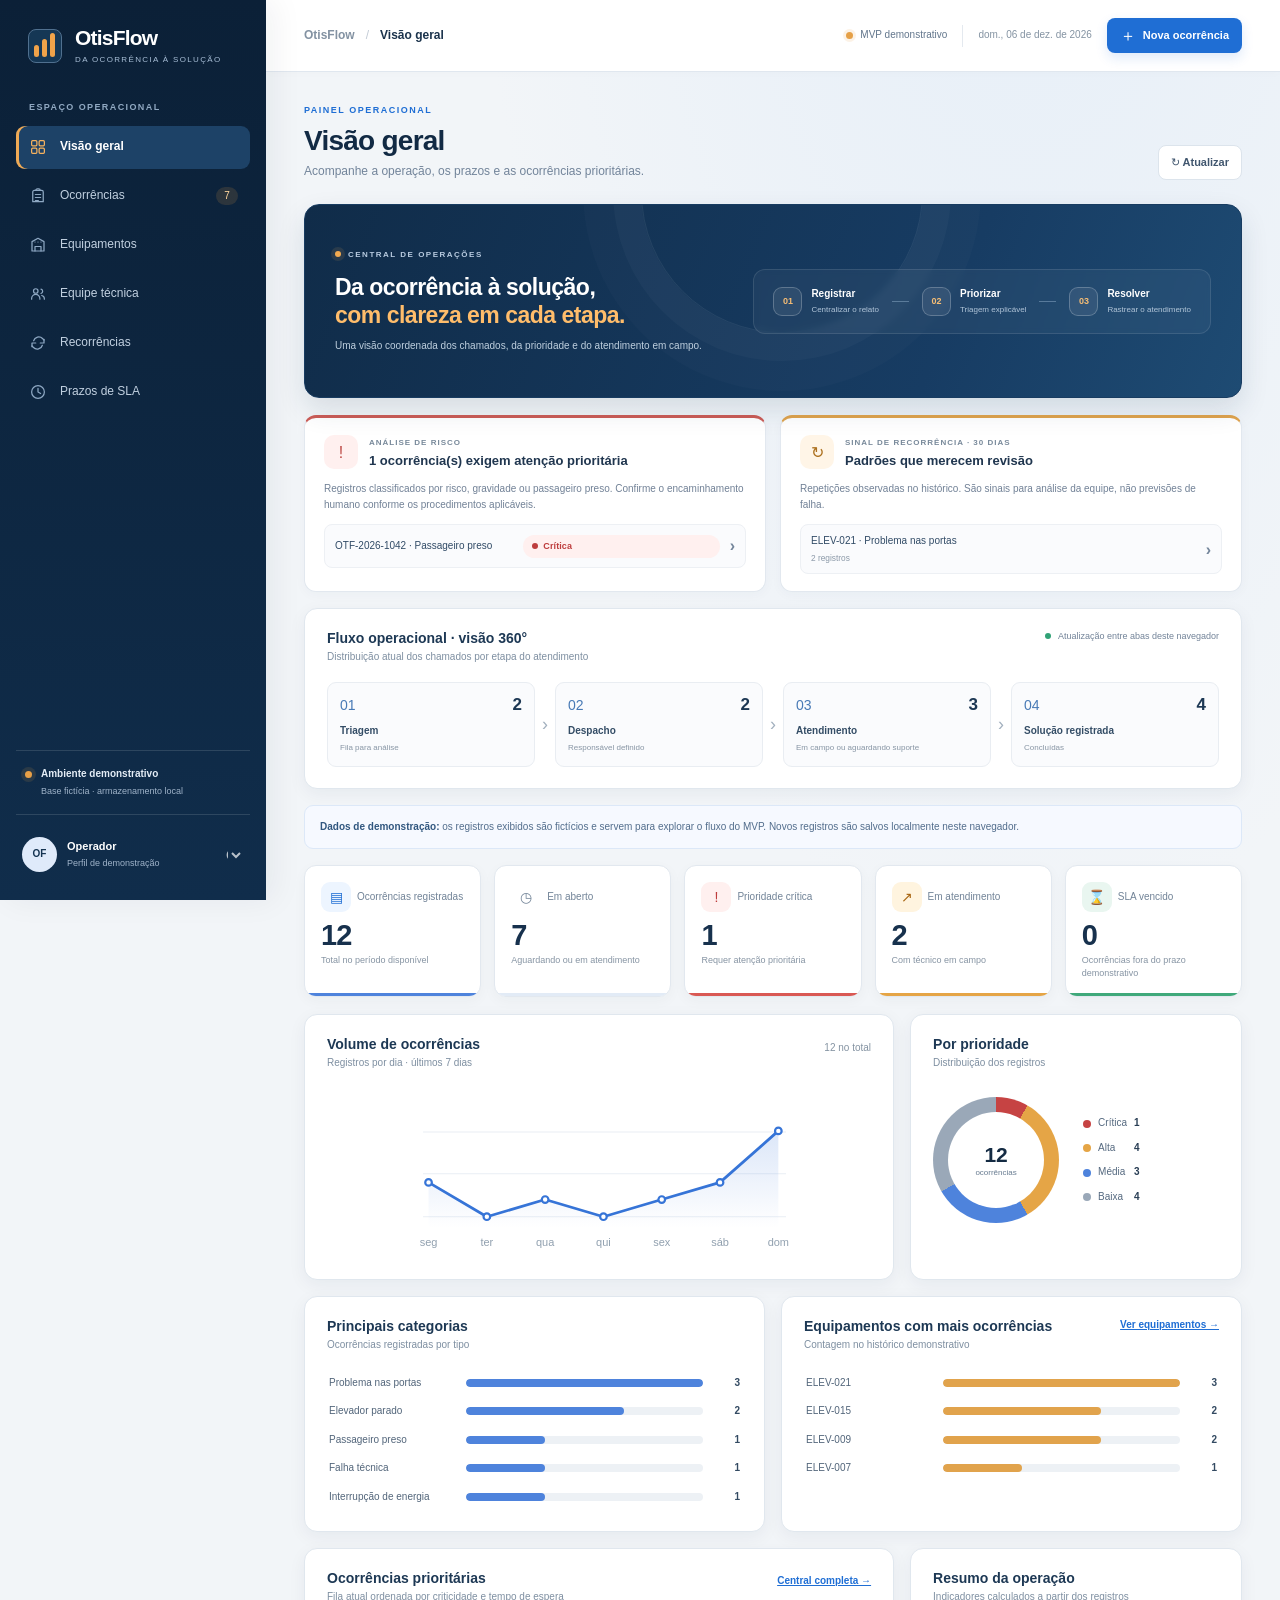
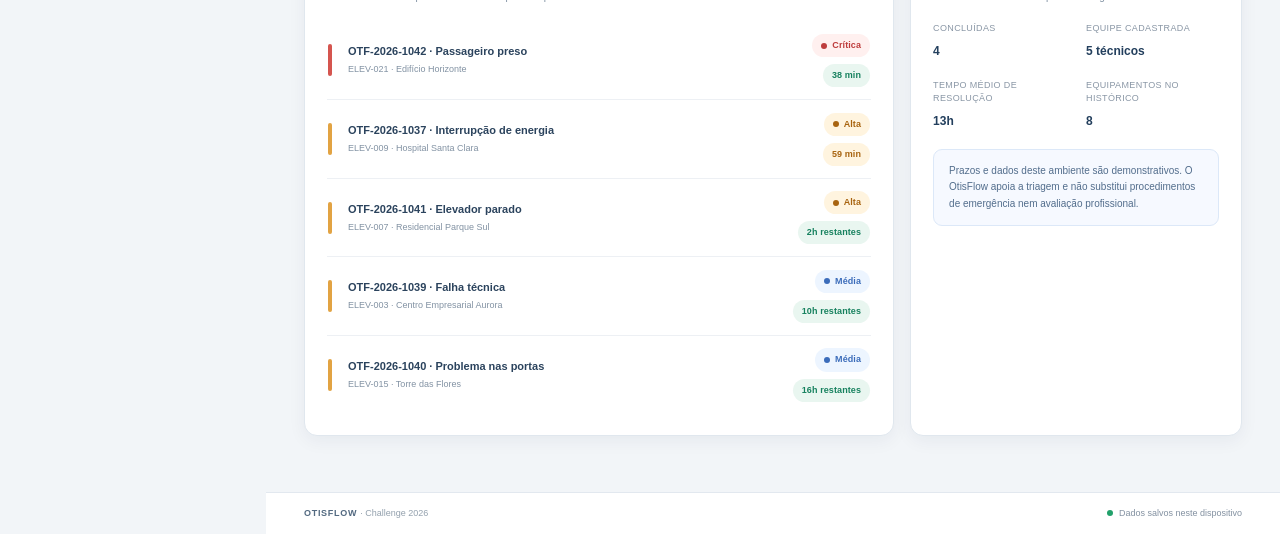
==== commit 903c20bd: "Funções aprimoradas" ====
--- a/index.html
+++ b/index.html
@@ -20,6 +20,7 @@
       <nav class="main-nav" aria-label="Navegação principal">
         <a href="index.html" data-page="dashboard"><span class="nav-icon" aria-hidden="true"><svg viewBox="0 0 24 24"><rect x="3.5" y="3.5" width="7" height="7" rx="1.4"/><rect x="13.5" y="3.5" width="7" height="7" rx="1.4"/><rect x="3.5" y="13.5" width="7" height="7" rx="1.4"/><rect x="13.5" y="13.5" width="7" height="7" rx="1.4"/></svg></span><span>Visão geral</span></a>
         <a href="pages/ocorrencias.html" data-page="incidents"><span class="nav-icon" aria-hidden="true"><svg viewBox="0 0 24 24"><path d="M8 4.5h9a2 2 0 0 1 2 2v13H5V6.5a2 2 0 0 1 2-2h1Z"/><path d="M9 4.5a2 2 0 0 1 2-2h2a2 2 0 0 1 2 2M8.5 10h7M8.5 14h7M8.5 18h4"/></svg></span><span>Ocorrências</span> <span class="nav-count" id="open-count">0</span></a>
+        <a href="pages/equipamentos.html" data-page="assets"><span class="nav-icon" aria-hidden="true"><svg viewBox="0 0 24 24"><path d="M4 20V7.5L12 3l8 4.5V20H4Z"/><path d="M8 20v-6h8v6M8 8h.01M12 8h.01M16 8h.01"/></svg></span><span>Equipamentos</span></a>
         <a href="pages/equipe.html" data-page="team"><span class="nav-icon" aria-hidden="true"><svg viewBox="0 0 24 24"><circle cx="9" cy="8" r="3"/><path d="M3.5 19v-1a5.5 5.5 0 0 1 11 0v1M16 5.5a3 3 0 0 1 0 5.8M17 14a4.5 4.5 0 0 1 3.5 4.4V19"/></svg></span><span>Equipe técnica</span></a>
         <a href="pages/recorrencias.html" data-page="recurrence"><span class="nav-icon" aria-hidden="true"><svg viewBox="0 0 24 24"><path d="M20 7v5h-5M4 17v-5h5"/><path d="M6.2 9A7 7 0 0 1 18 6l2 2M4 16l2 2a7 7 0 0 0 11.8-3"/></svg></span><span>Recorrências</span></a>
         <a href="pages/sla.html" data-page="sla"><span class="nav-icon" aria-hidden="true"><svg viewBox="0 0 24 24"><circle cx="12" cy="12" r="8.5"/><path d="M12 7v5l3.5 2"/></svg></span><span>Prazos de SLA</span></a>
--- a/css/base.css
+++ b/css/base.css
@@ -24,3 +24,19 @@
 .detail-layout{align-items:start}.emergency-panel{border:1px solid #f0d7d4;background:linear-gradient(145deg,#fff 55%,#fff7f6)}.emergency-heading{display:flex;align-items:center;gap:10px}.emergency-symbol{display:grid;place-items:center;width:30px;height:30px;border-radius:9px;background:#fff0ef;color:#bc4843;font-weight:800}.emergency-heading h3{margin:0;color:#563c3a}.emergency-heading small{display:block;font-size:9px;color:#9a7774;margin-top:3px}.emergency-copy{font-size:9px;line-height:1.55;color:#846e70;margin:11px 0}.emergency-checklist{display:grid;gap:8px}.emergency-check{display:grid;grid-template-columns:22px 1fr auto;gap:8px;align-items:center;border-top:1px solid #f1e4e2;padding-top:9px}.emergency-check>span{width:20px;height:20px;display:grid;place-items:center;border-radius:50%;background:#f4f5f7;color:#7a8998;font-size:9px;font-weight:700}.emergency-check.checked>span{background:#e9f7f0;color:#16855b}.emergency-check strong,.emergency-check small{display:block}.emergency-check strong{font-size:9px;color:#43596f}.emergency-check small{font-size:8px;color:#8794a2;line-height:1.4;margin-top:3px}.check-done,.check-pending{font-size:8px;color:#16855b}.check-pending{color:#ad741f}.incident-flow{padding:14px 15px;border:1px solid #e4eaf0;border-radius:10px;background:#f9fbfd;margin-bottom:15px}.incident-flow h3{font-size:10px;margin:0 0 10px;color:#35516e}.flow-track{display:flex;align-items:center;gap:6px;overflow:auto}.flow-node{flex:1;min-width:84px;text-align:center;padding:8px 5px;border-radius:8px;background:#eef2f6;color:#8794a2;font-size:8px}.flow-node.active{background:#eaf2ff;color:#285f9f;font-weight:700}.flow-node.done{background:#eaf7f0;color:#21805a}.flow-node small{display:block;font-size:7px;margin-top:3px}.flow-chevron{color:#aab5c0}.release-confirm-check{display:flex;gap:9px;align-items:flex-start;padding:11px;border:1px solid #e2e8ef;background:#f8fafc;border-radius:8px;font-size:10px;line-height:1.5}.release-confirm-check input{margin-top:2px}.demo-tag{display:inline-flex;border-radius:20px;padding:4px 7px;background:#edf4ff;color:#43688f;font-size:8px;font-weight:700}@media(max-width:560px){.emergency-check{grid-template-columns:20px 1fr}.emergency-check>:last-child{grid-column:2;justify-self:start}.flow-track{justify-content:flex-start}}
 
 .incident-flow{display:flex;align-items:center;gap:7px;overflow:auto;padding:13px 14px;border:1px solid #e4eaf0;border-radius:10px;background:#f9fbfd;margin-bottom:15px}.incident-flow-step{display:flex;align-items:center;gap:7px;flex:1;min-width:110px;color:#7b8b9d;font-size:9px;white-space:nowrap}.incident-flow-step>span{display:grid;place-items:center;width:22px;height:22px;flex:none;border-radius:50%;background:#e8edf2;color:#718197;font-size:8px;font-weight:800}.incident-flow-step.complete{color:#287d5b}.incident-flow-step.complete>span{background:#e7f5ed;color:#21805a}.incident-flow-step.current{color:#2d5f9c;font-weight:700}.incident-flow-step.current>span{background:#e8f1ff;color:#2868ae;box-shadow:0 0 0 3px #e8f1ff80}.incident-flow>i{width:16px;height:1px;flex:none;background:#d4dde6}.workflow-cancelled{padding:12px 14px;margin-bottom:15px;border-radius:9px;background:#f4f6f8;color:#748396;font-size:10px}@media(max-width:560px){.incident-flow-step{min-width:99px}.incident-flow>i{width:9px}}
+
+/* Refinos de acessibilidade e adaptação para telas estreitas */
+:focus-visible{outline:3px solid #4a83d3;outline-offset:2px}
+.main-nav{overflow-y:auto;overscroll-behavior:contain}
+.table-wrap{overscroll-behavior-x:contain;-webkit-overflow-scrolling:touch}
+.data-table thead th{position:sticky;top:0;z-index:1}
+.filter-row{align-items:center;flex-wrap:wrap}
+.search-box{flex:1 1 240px;min-width:min(100%,220px)}
+.filter-row .select-field{flex:0 1 auto;min-width:155px}
+.page-head{flex-wrap:wrap}
+.head-actions{flex-wrap:wrap}
+@media(max-width:780px){.page-head{align-items:flex-start}.page-head .head-actions{width:100%}.page-head .head-actions .button{flex:1}.dashboard-grid,.chart-grid{grid-template-columns:1fr}.metric-grid{grid-template-columns:repeat(2,minmax(0,1fr))}.detail-layout{grid-template-columns:1fr}.detail-layout .side-column{grid-template-columns:1fr}.filter-row .select-field{flex:1 1 170px}}
+@media(max-width:520px){.topbar{gap:8px}.topbar-actions .button{max-width:150px;overflow:hidden;text-overflow:ellipsis}.page-head .head-actions{gap:6px}.page-head .head-actions .button{min-width:0;white-space:normal;line-height:1.25}.filter-row{display:grid;grid-template-columns:repeat(2,minmax(0,1fr));gap:8px}.filter-row .search-box{grid-column:1/-1;width:100%;max-width:none;min-width:0}.filter-row .select-field{width:100%;min-width:0}.data-table{min-width:690px}.asset-filter-row{display:grid}.asset-filter-row .select-field{grid-column:1/-1}.app-footer{gap:8px}.modal-footer{flex-wrap:wrap}.modal-footer .button{flex:1 1 auto}}
+
+.service-checklist{margin-top:20px;padding:15px;border:1px solid #e1e8ef;border-radius:10px;background:#fbfcfe}.service-checklist-head{display:flex;align-items:center;justify-content:space-between;gap:12px;margin-bottom:10px}.service-checklist-head h3{margin:0;color:#1d3854;font:700 12px "Segoe UI",Arial,sans-serif}.service-checklist-head p{margin:4px 0 0;color:#7e8fa1;font-size:10px}.checklist-progress{display:grid;place-items:center;min-width:39px;height:31px;padding:0 8px;border-radius:8px;background:#edf4ff;color:#2865bb;font-size:11px;font-weight:800}.service-checklist-list{display:grid}.service-check-item{display:flex;align-items:flex-start;gap:10px;padding:10px 2px;border-top:1px solid #edf0f4;color:#40566e;font-size:10px;line-height:1.5;cursor:pointer}.service-check-item input{width:15px;height:15px;margin:0;accent-color:#16815e;flex:none}.service-check-item.is-done>span{color:#718096}.service-check-item small{display:block;margin-top:3px;color:#8a98a7;font-size:9px}.service-check-item:has(input:disabled){cursor:default}.service-checklist-foot{padding-top:9px;color:#8190a0;font-size:9px;line-height:1.5}.detail-actions{flex-wrap:wrap}.detail-actions .button{white-space:nowrap}
+@media(max-width:520px){.service-checklist{padding:12px}.service-checklist-head{align-items:flex-start}.detail-actions .button{flex:1}}
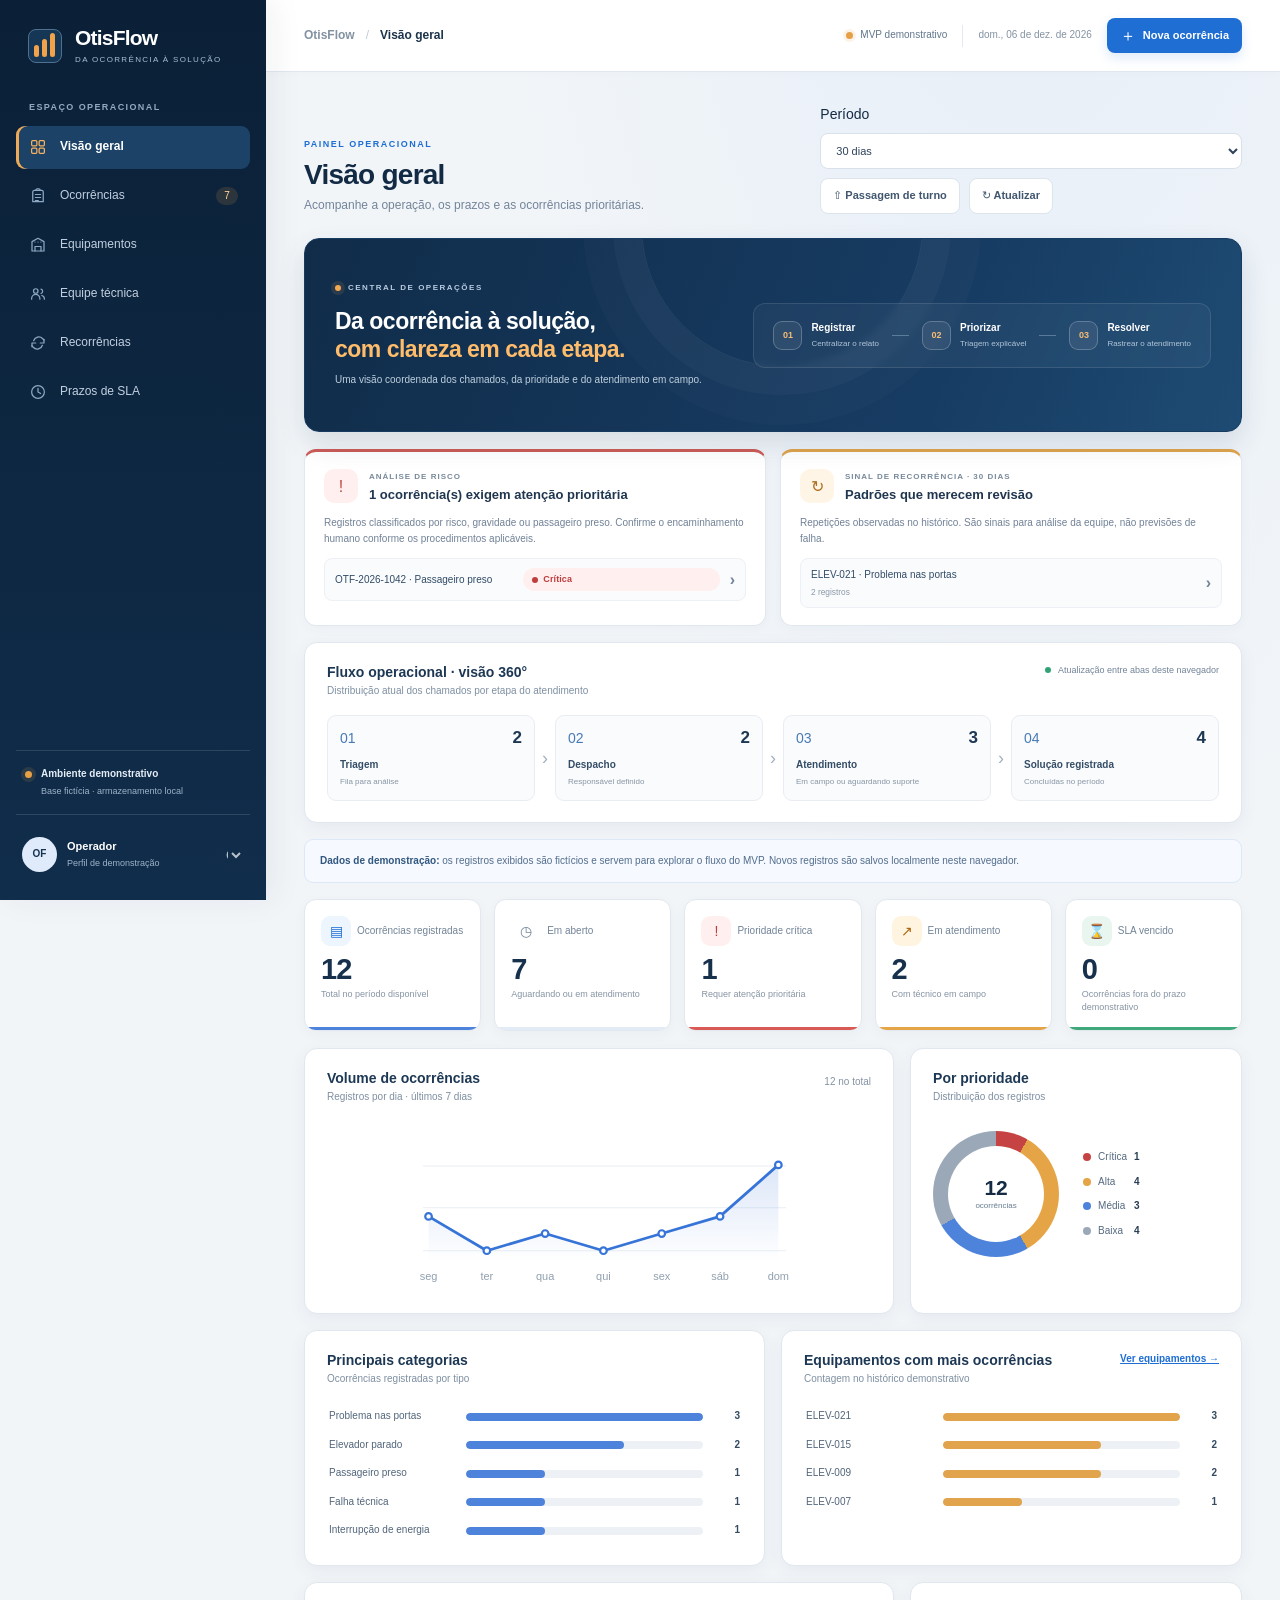
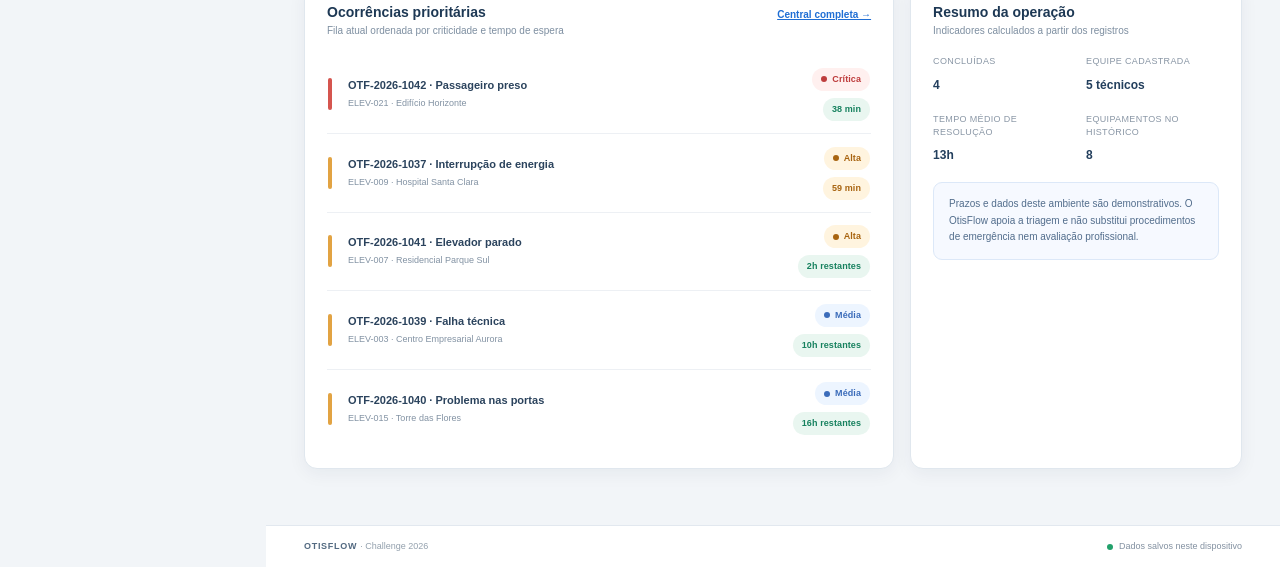
==== commit 6171855d: "Melhorias gerais" ====
--- a/index.html
+++ b/index.html
@@ -42,6 +42,7 @@
   </div>
   <div id="modal-root"></div>
   <div id="toast-region" class="toast-region" aria-live="polite" aria-atomic="true"></div>
+  <script src="js/classification.js"></script>
   <script src="js/app.js"></script>
 </body>
 </html>
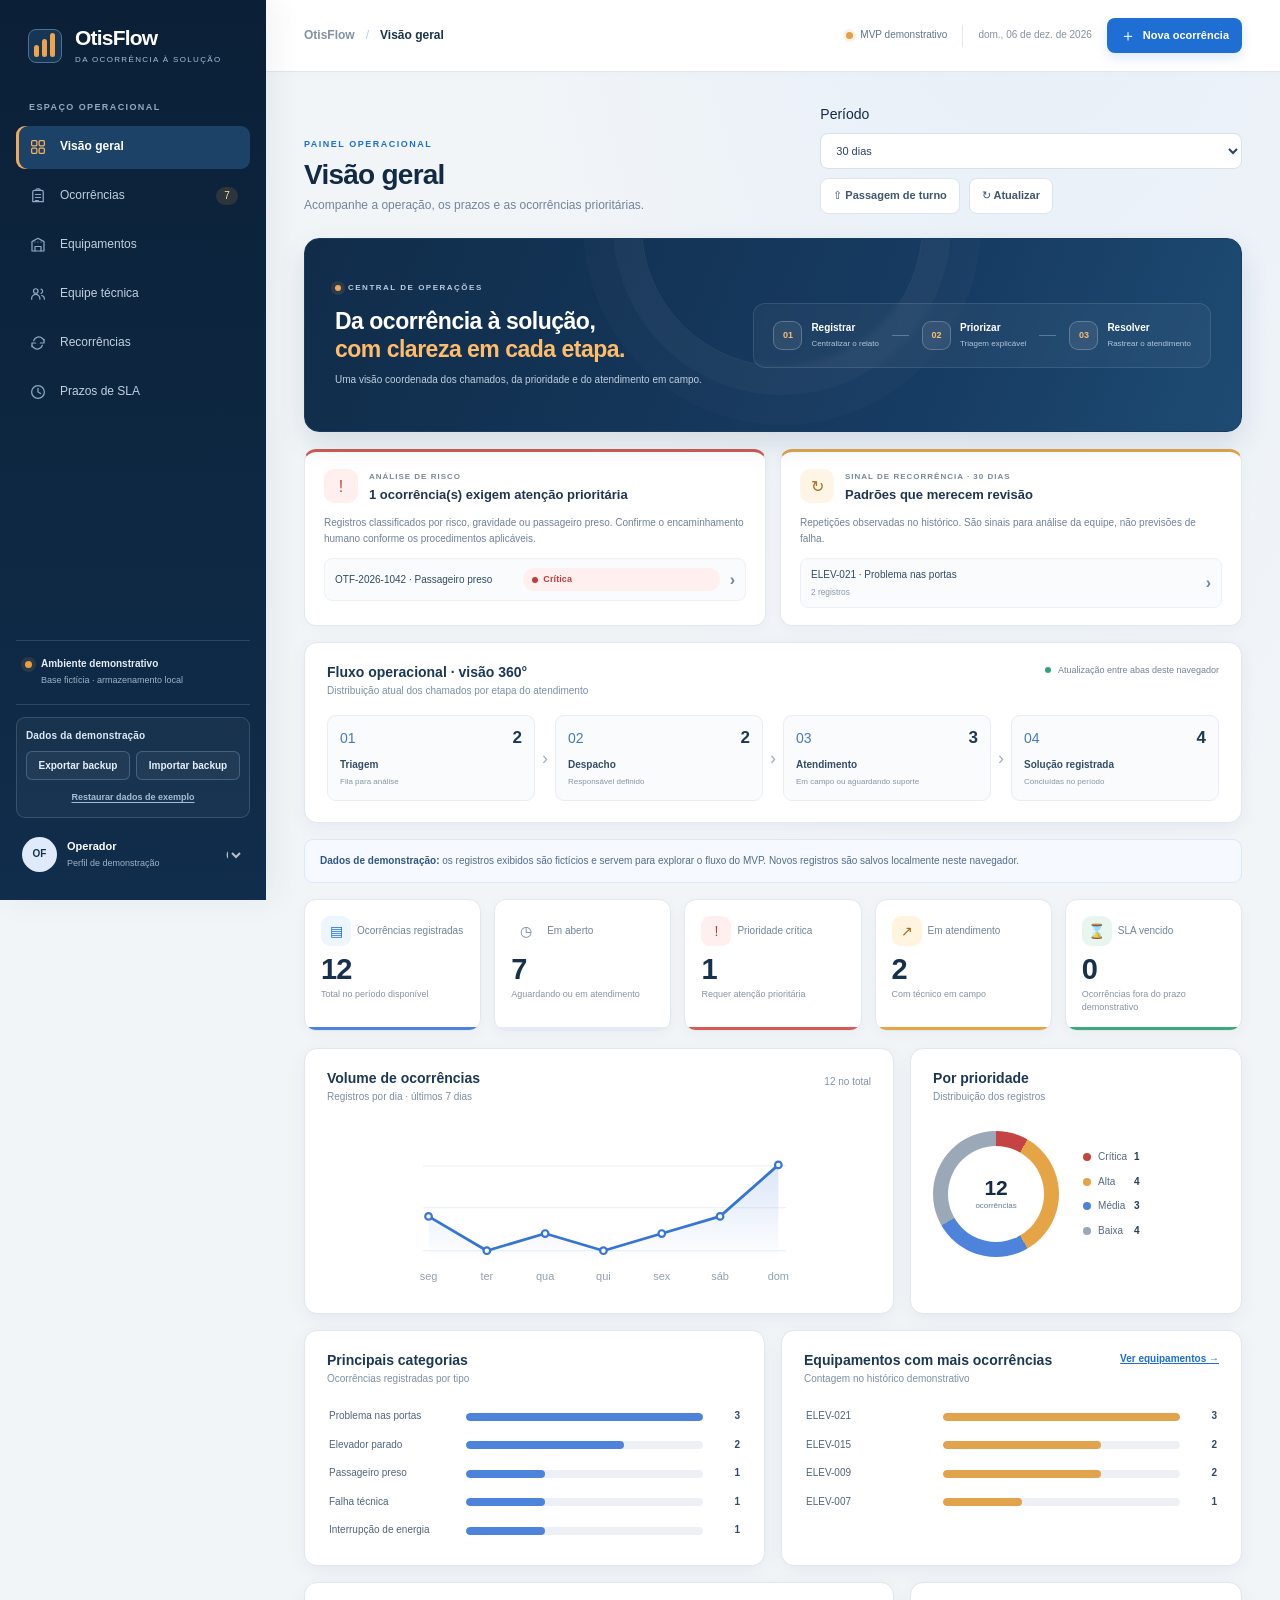
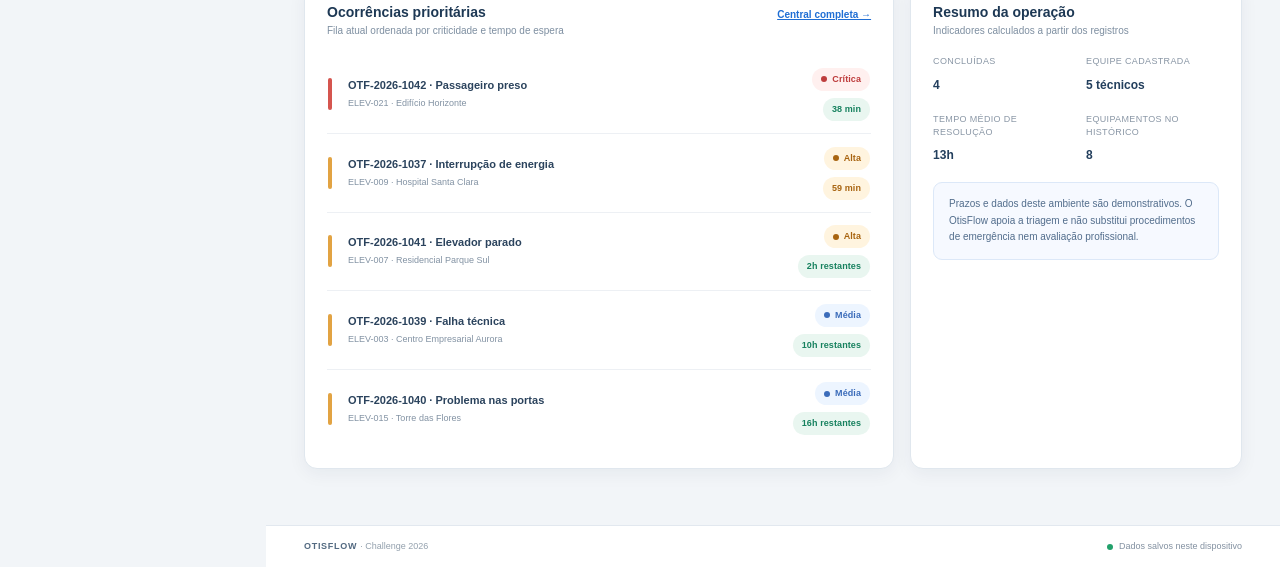
==== commit 77cd9831: "Aprimora gerenciamento de ocorrencias e validacoes" ====
--- a/index.html
+++ b/index.html
@@ -10,6 +10,7 @@
   <link rel="stylesheet" href="css/dashboard.css">
 </head>
 <body data-page="dashboard">
+  <a class="skip-link" href="#page-content">Pular para o conteúdo principal</a>
   <div class="app-shell">
     <aside class="sidebar" id="sidebar">
       <a class="brand" href="index.html" aria-label="OtisFlow — início">
@@ -27,6 +28,15 @@
       </nav>
       <div class="sidebar-bottom">
         <div class="demo-note"><span class="demo-dot"></span><div><strong>Ambiente demonstrativo</strong><small>Base fictícia · armazenamento local</small></div></div>
+        <div class="data-tools" aria-label="Gerenciar dados locais">
+          <strong>Dados da demonstração</strong>
+          <div class="data-tools-actions">
+            <button type="button" data-action="export-backup" title="Baixar cópia dos registros deste navegador">Exportar backup</button>
+            <button type="button" data-action="import-backup" title="Restaurar um backup previamente exportado">Importar backup</button>
+          </div>
+          <button type="button" class="reset-demo" data-action="reset-demo">Restaurar dados de exemplo</button>
+          <input type="file" id="backup-file" accept=".json,application/json" hidden aria-label="Selecionar arquivo de backup JSON">
+        </div>
         <div class="user-card"><div class="avatar">OF</div><div class="user-info"><strong id="profile-name">Operador</strong><small>Perfil de demonstração</small></div><select id="profile-select" aria-label="Perfil de demonstração"><option value="Operador">Operador</option><option value="Técnico">Técnico</option><option value="Gestor">Gestor</option></select></div>
       </div>
     </aside>
--- a/css/base.css
+++ b/css/base.css
@@ -40,3 +40,18 @@
 
 .service-checklist{margin-top:20px;padding:15px;border:1px solid #e1e8ef;border-radius:10px;background:#fbfcfe}.service-checklist-head{display:flex;align-items:center;justify-content:space-between;gap:12px;margin-bottom:10px}.service-checklist-head h3{margin:0;color:#1d3854;font:700 12px "Segoe UI",Arial,sans-serif}.service-checklist-head p{margin:4px 0 0;color:#7e8fa1;font-size:10px}.checklist-progress{display:grid;place-items:center;min-width:39px;height:31px;padding:0 8px;border-radius:8px;background:#edf4ff;color:#2865bb;font-size:11px;font-weight:800}.service-checklist-list{display:grid}.service-check-item{display:flex;align-items:flex-start;gap:10px;padding:10px 2px;border-top:1px solid #edf0f4;color:#40566e;font-size:10px;line-height:1.5;cursor:pointer}.service-check-item input{width:15px;height:15px;margin:0;accent-color:#16815e;flex:none}.service-check-item.is-done>span{color:#718096}.service-check-item small{display:block;margin-top:3px;color:#8a98a7;font-size:9px}.service-check-item:has(input:disabled){cursor:default}.service-checklist-foot{padding-top:9px;color:#8190a0;font-size:9px;line-height:1.5}.detail-actions{flex-wrap:wrap}.detail-actions .button{white-space:nowrap}
 @media(max-width:520px){.service-checklist{padding:12px}.service-checklist-head{align-items:flex-start}.detail-actions .button{flex:1}}
+
+/* Controles locais e navegação acessível */
+.skip-link{position:fixed;left:12px;top:-70px;z-index:200;background:#fff;color:#12335c;padding:10px 14px;border-radius:8px;box-shadow:0 5px 16px #101e3340}
+.skip-link:focus{top:12px}
+.data-tools{display:grid;gap:8px;margin:10px 0 9px;padding:11px 9px;border:1px solid #ffffff24;border-radius:9px;background:#ffffff0a}
+.data-tools>strong{font-size:10px;color:#dbe8f7;letter-spacing:.15px}
+.data-tools-actions{display:grid;grid-template-columns:repeat(2,minmax(0,1fr));gap:6px}
+.data-tools button{border:1px solid #7a9abb67;border-radius:6px;padding:8px 4px;background:#ffffff0b;color:#e4f0fe;font:600 10px "Segoe UI",Arial,sans-serif;cursor:pointer;transition:background .15s}
+.data-tools button:hover,.data-tools button:focus-visible{background:#315677}
+.data-tools .reset-demo{border:none;color:#a5bdd4;background:transparent;text-decoration:underline;text-underline-offset:2px;padding:4px 2px;font-size:9px}
+.data-tools .reset-demo:hover{color:white;background:transparent}
+@media(max-width:780px){.sidebar-bottom{position:static}.sidebar{overflow-y:auto}}
+@media(prefers-reduced-motion:reduce){*,*::before,*::after{scroll-behavior:auto!important;transition-duration:.01ms!important;animation-duration:.01ms!important;animation-iteration-count:1!important}}
+
+.sidebar{overflow-y:auto;overscroll-behavior:contain}
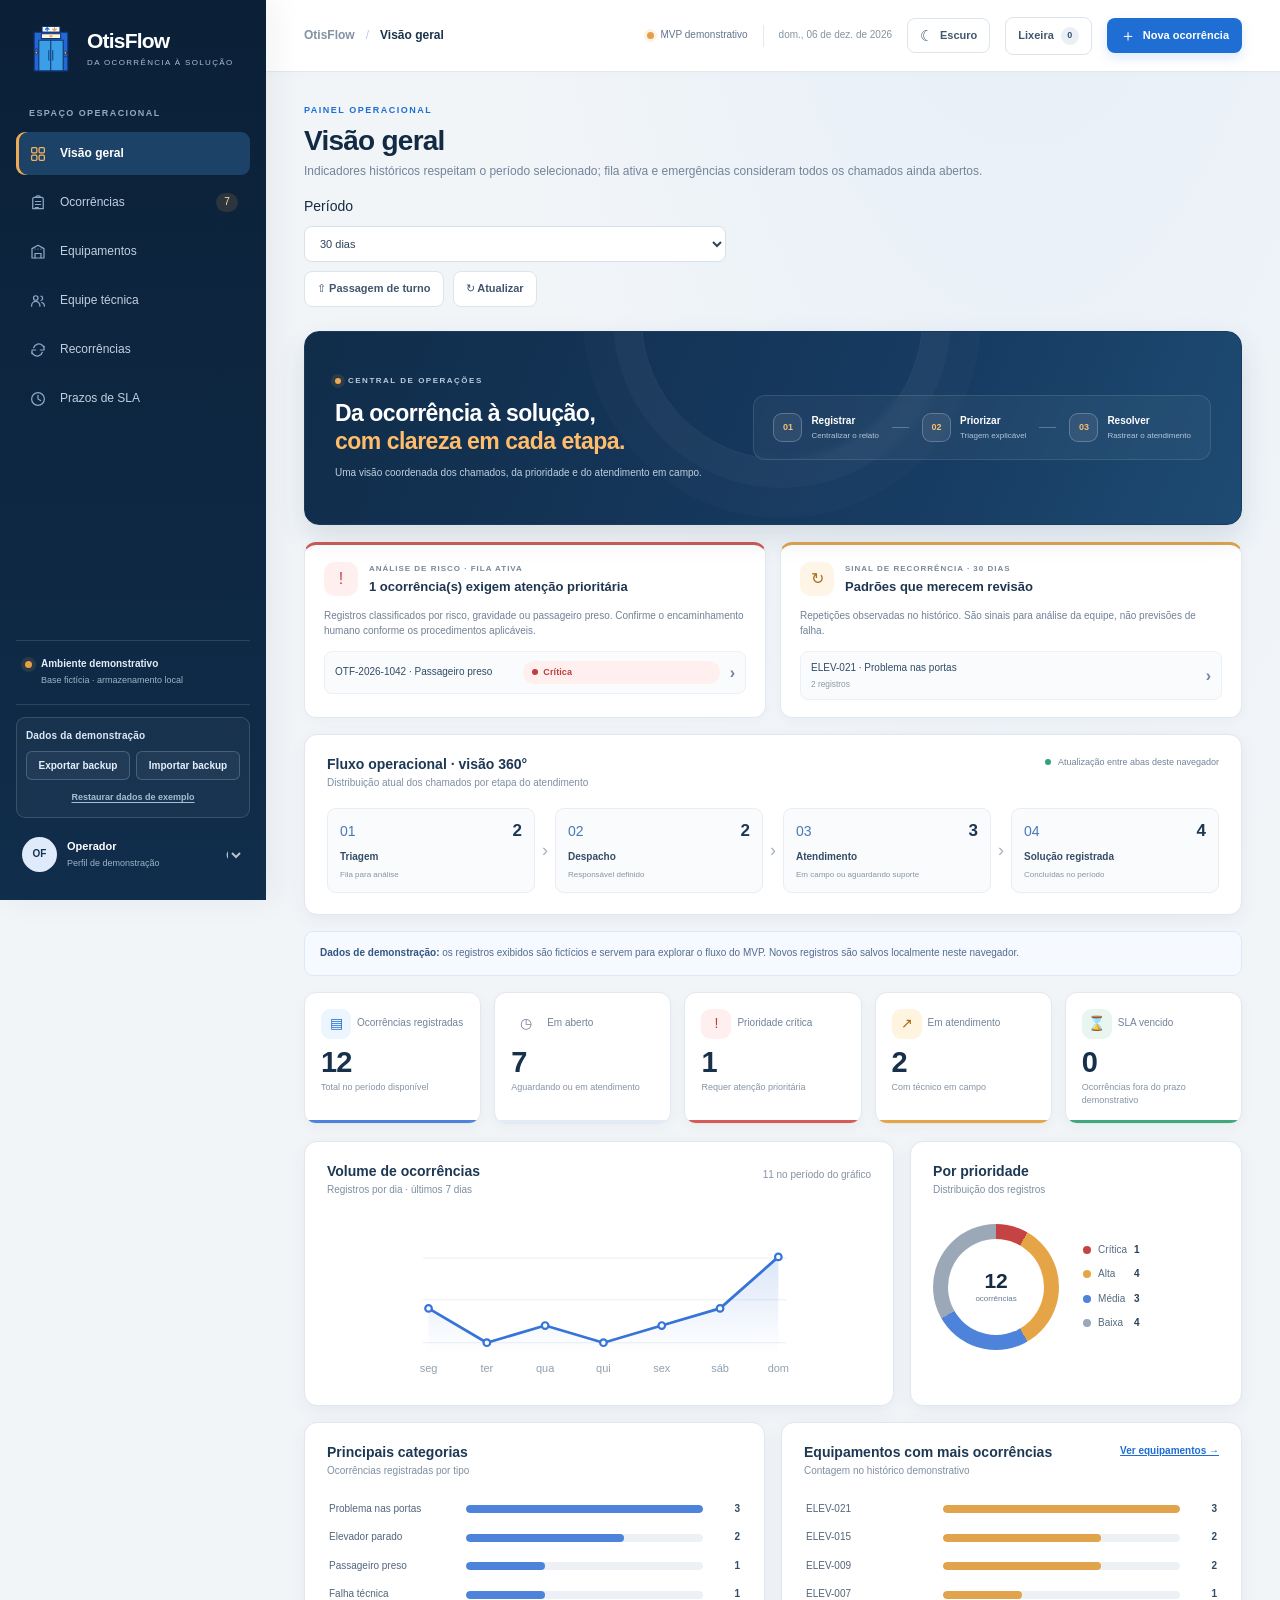
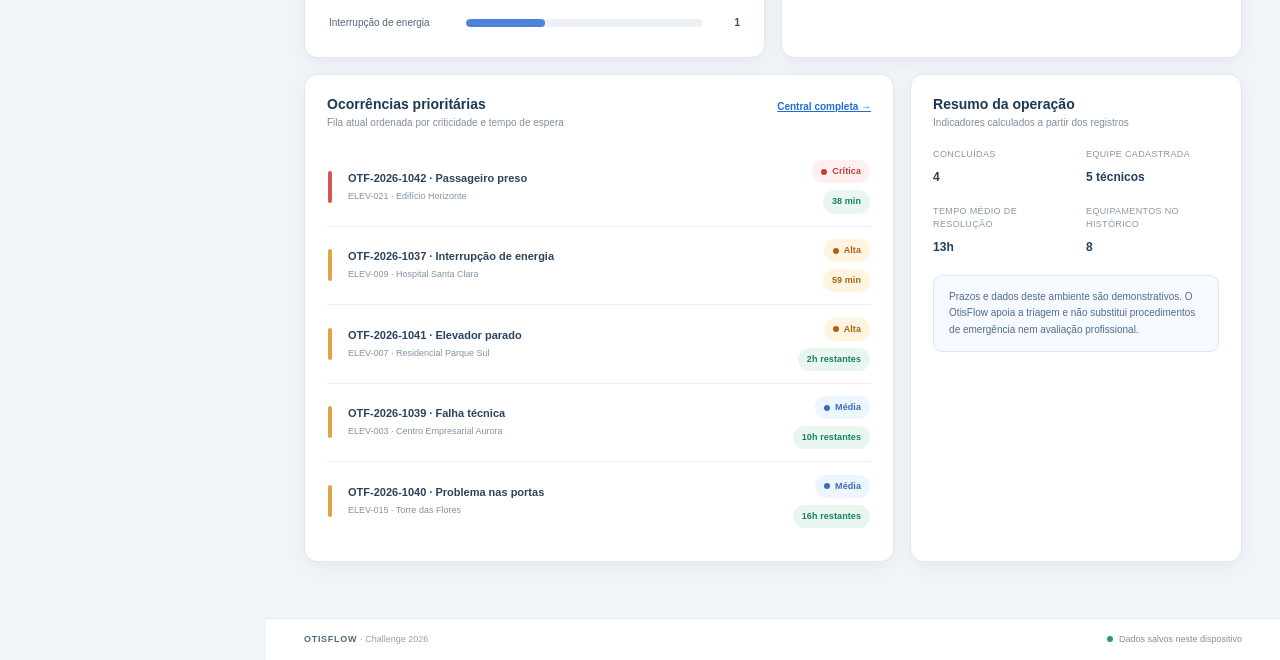
==== commit 333e34cd: "Modo Escuro, função mover para lixeira" ====
--- a/index.html
+++ b/index.html
@@ -6,15 +6,19 @@
   <meta name="theme-color" content="#102b4e">
   <meta name="description" content="OtisFlow: gestão inteligente de ocorrências de elevadores — da ocorrência à solução.">
   <title>Visão geral | OtisFlow</title>
+  <link rel="icon" type="image/svg+xml" href="assets/otisflow-icon.svg">
+  <script src="js/theme-init.js"></script>
   <link rel="stylesheet" href="css/base.css">
   <link rel="stylesheet" href="css/dashboard.css">
+  <link rel="stylesheet" href="css/theme.css">
+  <link rel="stylesheet" href="css/responsive.css">
 </head>
 <body data-page="dashboard">
   <a class="skip-link" href="#page-content">Pular para o conteúdo principal</a>
   <div class="app-shell">
     <aside class="sidebar" id="sidebar">
       <a class="brand" href="index.html" aria-label="OtisFlow — início">
-        <span class="brand-mark" aria-hidden="true"><i></i><i></i><i></i></span>
+        <img class="brand-mark" src="assets/otisflow-icon.svg" alt="" aria-hidden="true">
         <span class="brand-copy"><strong>OtisFlow</strong><small>DA OCORRÊNCIA À SOLUÇÃO</small></span>
       </a>
       <div class="workspace-label">ESPAÇO OPERACIONAL</div>
@@ -43,7 +47,7 @@
     <div class="mobile-overlay" id="mobile-overlay"></div>
     <main class="main-area">
       <header class="topbar">
-        <div class="topbar-left"><button class="mobile-menu" id="mobile-menu" aria-label="Abrir menu">☰</button><div class="breadcrumbs"><span class="crumb-root">OtisFlow</span><span class="crumb-slash">/</span><strong id="page-crumb">Visão geral</strong></div></div>
+        <div class="topbar-left"><button class="mobile-menu" id="mobile-menu" aria-label="Abrir menu" aria-controls="sidebar" aria-expanded="false">☰</button><div class="breadcrumbs"><span class="crumb-root">OtisFlow</span><span class="crumb-slash">/</span><strong id="page-crumb">Visão geral</strong></div></div>
         <div class="topbar-actions"><span class="system-status"><i></i> MVP demonstrativo</span><span class="topbar-divider"></span><span class="today-label" id="today-label"></span><button class="button button-primary button-small" data-action="new-incident"><span class="button-plus">＋</span> Nova ocorrência</button></div>
       </header>
       <div class="page-content" id="page-content" tabindex="-1"></div>
--- a/css/base.css
+++ b/css/base.css
@@ -1,4 +1,4 @@
-:root{--navy:#102b4e;--navy-2:#173b65;--blue:#2468d8;--blue-soft:#edf4ff;--ink:#17283d;--muted:#718096;--line:#e5eaf0;--canvas:#f5f7fa;--white:#fff;--green:#16855b;--green-soft:#e9f7f0;--amber:#bd7513;--amber-soft:#fff5e4;--red:#c64343;--red-soft:#fff0ef;--shadow:0 8px 26px rgba(23,45,74,.07);font-family:'DM Sans',Arial,sans-serif;color:var(--ink);font-synthesis:none}*{box-sizing:border-box}body{margin:0;background:var(--canvas);font-size:14px}button,input,select,textarea{font:inherit}button{cursor:pointer}.app-shell{min-height:100vh}.sidebar{width:250px;background:var(--navy);position:fixed;inset:0 auto 0 0;color:#fff;padding:25px 15px 17px;display:flex;flex-direction:column;z-index:20}.brand{display:flex;align-items:center;gap:12px;color:#fff;text-decoration:none;padding:1px 13px 32px}.brand strong{font:800 20px Manrope,sans-serif;letter-spacing:-.6px;display:block}.brand small{display:block;font-size:8px;letter-spacing:1.1px;color:#a9bfd7;margin-top:4px}.brand-mark{display:flex;align-items:flex-end;gap:3px;height:29px;width:29px;padding:4px;border:1px solid #6180a1;border-radius:8px}.brand-mark i{display:block;width:5px;border-radius:3px;background:#f0a346}.brand-mark i:nth-child(1){height:11px}.brand-mark i:nth-child(2){height:17px}.brand-mark i:nth-child(3){height:22px}.workspace-label{font-size:9px;font-weight:700;letter-spacing:1.1px;color:#8fa7c1;padding:0 13px;margin-bottom:12px}.main-nav{display:grid;gap:5px}.main-nav a{display:flex;align-items:center;gap:12px;text-decoration:none;color:#c7d5e5;padding:11px 13px;border-radius:8px;font-size:13px;font-weight:500;transition:.16s}.main-nav a:hover{background:#ffffff12;color:#fff}.main-nav a.active{background:#23486e;color:#fff;font-weight:700}.nav-icon{font-size:17px;line-height:16px;width:19px;text-align:center;color:#a9bfd7}.active .nav-icon{color:#f5ad56}.nav-count{margin-left:auto;background:#ffffff19;border-radius:20px;padding:2px 7px;font-size:10px}.sidebar-bottom{margin-top:auto}.demo-note{display:flex;align-items:flex-start;gap:9px;border-top:1px solid #ffffff1c;border-bottom:1px solid #ffffff1c;padding:15px 10px;margin-bottom:12px}.demo-dot{width:7px;height:7px;border-radius:50%;background:#f0a346;margin-top:4px;box-shadow:0 0 0 3px #f0a34622}.demo-note strong,.demo-note small{display:block}.demo-note strong{font-size:10px;color:#e4edf6}.demo-note small{font-size:9px;color:#9fb3c9;margin-top:3px}.user-card{display:flex;align-items:center;gap:9px;padding:8px 7px}.avatar{width:32px;height:32px;border-radius:50%;display:grid;place-items:center;background:#dfebfb;color:var(--navy);font-weight:700;font-size:10px;flex:none}.user-info{min-width:0;flex:1}.user-info strong,.user-info small{display:block}.user-info strong{font-size:11px}.user-info small{font-size:9px;color:#9fb3c9;margin-top:3px}.user-card select{max-width:22px;width:22px;opacity:.55;background:transparent;color:#fff;border:0;padding:0;outline:none}.user-card select option{color:var(--ink)}.main-area{margin-left:250px;min-height:100vh;display:flex;flex-direction:column}.topbar{height:66px;background:var(--white);border-bottom:1px solid var(--line);display:flex;align-items:center;justify-content:space-between;padding:0 38px;position:sticky;top:0;z-index:10}.breadcrumbs{display:flex;gap:10px;align-items:center;color:#91a0b2;font-size:12px}.breadcrumbs strong{color:var(--ink);font-weight:700}.crumb-slash{color:#c2cbd5}.topbar-actions{display:flex;align-items:center;gap:18px}.today-label{font-size:11px;color:var(--muted)}.button{border:1px solid transparent;display:inline-flex;align-items:center;justify-content:center;gap:7px;padding:9px 13px;border-radius:7px;font-weight:700;font-size:12px;transition:.15s;white-space:nowrap}.button-primary{background:var(--blue);color:white;box-shadow:0 3px 7px #2468d822}.button-primary:hover{background:#1a58bf;transform:translateY(-1px)}.button-secondary{background:#fff;border-color:var(--line);color:#42536a}.button-secondary:hover{border-color:#b9c8da;background:#fafcff}.button-small{padding:8px 11px;font-size:11px}.button-danger{background:#fff;color:var(--red);border-color:#f0d1d0}.button-quiet{background:transparent;border-color:transparent;color:var(--blue);padding:5px}.mobile-menu{display:none;border:0;background:none;font-size:20px;color:var(--navy)}.page-content{width:min(1440px,100%);margin:0 auto;padding:27px 38px 32px;flex:1}.app-footer{display:flex;justify-content:space-between;align-items:center;border-top:1px solid var(--line);padding:14px 38px;font-size:10px;color:#8290a0;background:#fff}.muted{color:#95a2b0}.footer-status{display:flex;align-items:center;gap:6px}.footer-status i{width:6px;height:6px;border-radius:50%;background:#22a16b}.page-head{display:flex;justify-content:space-between;align-items:flex-end;margin-bottom:23px;gap:16px}.eyebrow{font-size:9px;text-transform:uppercase;letter-spacing:1.25px;color:var(--blue);font-weight:700;margin-bottom:7px}.page-head h1{font:800 24px Manrope,sans-serif;letter-spacing:-.6px;color:#142840;margin:0}.page-head p{margin:7px 0 0;color:var(--muted);font-size:12px}.head-actions{display:flex;gap:8px;align-items:center}.section-title{font:700 14px Manrope,sans-serif;color:#20364f;margin:0}.section-subtitle{font-size:10px;color:var(--muted);margin:5px 0 0}.panel{background:#fff;border:1px solid var(--line);border-radius:10px;box-shadow:0 2px 8px #142b4506}.panel-pad{padding:17px 18px}.panel-head{display:flex;justify-content:space-between;align-items:flex-start;margin-bottom:14px}.panel-head h2{margin:0;font:700 13px Manrope,sans-serif;color:#20364f}.panel-head p{margin:5px 0 0;color:var(--muted);font-size:10px}.metric-grid{display:grid;grid-template-columns:repeat(5,minmax(0,1fr));gap:12px;margin-bottom:15px}.metric-card{background:#fff;border:1px solid var(--line);border-radius:9px;padding:14px 15px 13px;position:relative;overflow:hidden}.metric-label{font-size:10px;color:#77879a;display:flex;align-items:center;gap:6px}.metric-icon{width:25px;height:25px;border-radius:7px;display:grid;place-items:center;font-size:13px}.metric-value{font:800 25px Manrope,sans-serif;color:#1b3049;margin:8px 0 3px;letter-spacing:-.7px}.metric-foot{font-size:9px;color:#8997a7}.metric-accent{position:absolute;height:2px;bottom:0;left:0;right:0;background:#e2ebf6}.metric-card.critical .metric-icon{background:var(--red-soft);color:var(--red)}.metric-card.high .metric-icon{background:var(--amber-soft);color:var(--amber)}.metric-card.blue .metric-icon{background:var(--blue-soft);color:var(--blue)}.metric-card.green .metric-icon{background:var(--green-soft);color:var(--green)}.metric-card.critical .metric-accent{background:#d95954}.metric-card.high .metric-accent{background:#e5a546}.metric-card.blue .metric-accent{background:#4e83dc}.metric-card.green .metric-accent{background:#40a97b}.dashboard-grid{display:grid;grid-template-columns:minmax(0,1.6fr) minmax(260px,.9fr);gap:14px;margin-bottom:14px}.chart-grid{display:grid;grid-template-columns:1fr 1fr;gap:14px;margin-bottom:14px}.chart-panel{min-height:220px}.chart-legend{display:flex;gap:12px;flex-wrap:wrap;margin-top:13px}.legend-item{display:flex;align-items:center;gap:5px;font-size:9px;color:#6d7c8e}.legend-dot{width:7px;height:7px;border-radius:50%}.bar-list{display:grid;gap:12px;padding-top:4px}.bar-row{display:grid;grid-template-columns:110px 1fr 25px;gap:10px;align-items:center;font-size:10px;color:#52657a}.bar-track{height:7px;background:#edf1f6;border-radius:10px;overflow:hidden}.bar-fill{height:100%;border-radius:10px;background:#4e83dc;min-width:2px;transition:width .35s}.bar-value{text-align:right;font-weight:700;color:#334a62}.donut-wrap{display:flex;align-items:center;gap:22px;min-height:132px}.donut{width:116px;height:116px;border-radius:50%;background:conic-gradient(#c64343 0deg 30deg,#e5a546 30deg 100deg,#4e83dc 100deg 260deg,#9aa8b8 260deg);position:relative;flex:none}.donut:after{content:'';position:absolute;inset:13px;background:#fff;border-radius:50%}.donut-center{position:absolute;inset:0;z-index:1;display:grid;place-content:center;text-align:center}.donut-center strong{font:800 19px Manrope;color:var(--ink)}.donut-center small{font-size:8px;color:var(--muted)}.legend-list{display:grid;gap:10px}.legend-line{display:flex;align-items:center;gap:7px;color:#566a80;font-size:10px}.legend-line strong{margin-left:auto;color:#283d54}.legend-chip{width:8px;height:8px;border-radius:50%}.line-chart{width:100%;height:150px;overflow:visible}.line-chart .grid-line{stroke:#e9eef4;stroke-width:1}.line-chart .chart-line{fill:none;stroke:#3674d7;stroke-width:2.5;stroke-linecap:round;stroke-linejoin:round}.line-chart .chart-area{fill:url(#areaFill)}.line-chart .chart-point{fill:#fff;stroke:#3674d7;stroke-width:2}.line-chart text{font:9px 'DM Sans';fill:#91a0af}.urgent-list{display:grid;gap:0}.urgent-row{display:grid;grid-template-columns:8px minmax(0,1fr) auto;align-items:center;gap:10px;padding:10px 0;border-bottom:1px solid #edf0f4;text-decoration:none;color:inherit;cursor:pointer}.urgent-row:last-child{border-bottom:0}.urgent-row:hover .urgent-title{color:var(--blue)}.urgent-mark{width:7px;height:28px;border-radius:7px;background:#e2a343}.urgent-mark.critical{background:#d5554f}.urgent-title{font-size:10px;font-weight:700;color:#30465e}.urgent-meta{font-size:9px;color:#8492a3;margin-top:3px}.urgent-right{text-align:right}.urgent-right .priority{margin-bottom:4px}.table-wrap{overflow:auto}.data-table{width:100%;border-collapse:collapse;white-space:nowrap}.data-table th{text-align:left;color:#8795a5;font-size:9px;font-weight:700;letter-spacing:.35px;text-transform:uppercase;padding:10px 10px;border-bottom:1px solid var(--line)}.data-table td{padding:11px 10px;border-bottom:1px solid #edf0f4;font-size:10px;color:#52657a}.data-table tr:last-child td{border-bottom:0}.data-table tbody tr:hover{background:#fafcff}.link-button{border:0;background:transparent;color:var(--blue);font-weight:700;font-size:10px;padding:0}.id-cell{font-weight:700;color:#243b55!important}.cell-main{font-weight:600;color:#344a61}.cell-sub{font-size:9px;color:#8b98a7;margin-top:3px}.priority,.status-pill,.sla-pill,.availability{display:inline-flex;align-items:center;gap:5px;border-radius:99px;padding:4px 8px;font-size:9px;font-weight:700}.priority:before,.status-pill:before{content:'';width:5px;height:5px;border-radius:50%;background:currentColor}.priority.critical{background:var(--red-soft);color:var(--red)}.priority.high{background:var(--amber-soft);color:var(--amber)}.priority.medium{background:var(--blue-soft);color:#3b6cba}.priority.low{background:#f0f2f5;color:#707e8c}.status-pill.open,.status-pill.waiting{background:#f0f2f5;color:#5c6c7b}.status-pill.assigned{background:#edf4ff;color:#3b6cba}.status-pill.progress{background:#e8f4ff;color:#2372ac}.status-pill.parts{background:#fff5e4;color:#ac701b}.status-pill.done{background:var(--green-soft);color:var(--green)}.status-pill.cancelled{background:#f2f2f2;color:#8b8b8b}.sla-pill.normal{background:var(--green-soft);color:var(--green)}.sla-pill.soon{background:var(--amber-soft);color:var(--amber)}.sla-pill.overdue{background:var(--red-soft);color:var(--red)}.filter-row{display:flex;gap:8px;align-items:center;flex-wrap:wrap;margin-bottom:13px}.search-box{position:relative;flex:1;min-width:180px;max-width:320px}.search-box input{padding-left:31px}.search-box:before{content:'⌕';position:absolute;left:11px;top:6px;color:#8896a6;font-size:18px}.field,.select-field,.textarea-field{width:100%;border:1px solid #dce3eb;border-radius:6px;background:#fff;color:#2f435b;padding:9px 10px;outline:none;font-size:11px;transition:.15s}.field:focus,.select-field:focus,.textarea-field:focus{border-color:#78a4ea;box-shadow:0 0 0 3px #3979e312}.filter-row .select-field{width:auto;min-width:120px;padding:8px 26px 8px 9px}.textarea-field{resize:vertical;min-height:88px}.form-grid{display:grid;grid-template-columns:1fr 1fr;gap:13px}.form-field{display:grid;gap:6px}.form-field.full{grid-column:1/-1}.form-field label{font-size:10px;font-weight:700;color:#4e6073}.required{color:#d4514d}.field-hint{font-size:9px;color:#8997a6}.form-section-label{grid-column:1/-1;font:700 10px Manrope,sans-serif;color:#7f8fa2;letter-spacing:.55px;text-transform:uppercase;border-bottom:1px solid #edf0f4;padding-bottom:7px;margin-top:3px}.priority-preview{border:1px solid #e7ebf0;border-radius:7px;background:#fafbfd;padding:10px 11px;display:flex;align-items:flex-start;gap:8px}.priority-preview p{margin:0;color:#627387;font-size:10px;line-height:1.5}.detail-layout{display:grid;grid-template-columns:minmax(0,1.5fr) minmax(260px,.8fr);gap:14px}.detail-hero{display:flex;justify-content:space-between;align-items:flex-start;gap:15px;padding:18px 19px;border-bottom:1px solid var(--line)}.detail-id{font:700 11px Manrope;color:#728196}.detail-hero h2{font:800 20px Manrope;margin:6px 0 8px;color:#18304b}.detail-badges{display:flex;gap:6px;flex-wrap:wrap}.detail-actions{display:flex;gap:6px}.detail-body{padding:18px 19px}.detail-description{font-size:12px;line-height:1.6;color:#506277;margin:0 0 19px}.detail-meta-grid{display:grid;grid-template-columns:1fr 1fr;gap:14px 20px}.detail-meta label{display:block;color:#8996a5;font-size:9px;margin-bottom:5px}.detail-meta strong,.detail-meta span{font-size:10px;color:#344a61}.history-list{position:relative;padding-left:16px;display:grid;gap:14px}.history-list:before{content:'';position:absolute;left:4px;top:5px;bottom:5px;width:1px;background:#dfe6ee}.history-item{position:relative}.history-item:before{content:'';position:absolute;left:-16px;top:2px;width:7px;height:7px;border-radius:50%;background:#6292dc;border:2px solid #fff;box-shadow:0 0 0 1px #6292dc}.history-item strong{display:block;font-size:10px;color:#384e66}.history-item p{font-size:9px;color:#78889a;margin:4px 0 0;line-height:1.45}.history-item time{font-size:8px;color:#a0aab6;display:block;margin-top:3px}.side-card{padding:16px}.side-card+.side-card{margin-top:12px}.side-card h3{margin:0 0 13px;font:700 12px Manrope;color:#263c55}.sla-clock{display:flex;align-items:center;gap:11px;padding:12px;border-radius:8px;background:#f7f9fc}.clock-icon{width:32px;height:32px;border-radius:50%;display:grid;place-items:center;background:#e9f1fd;color:#3e74c4;font-size:17px}.sla-clock strong{display:block;font:700 14px Manrope;color:#253e58}.sla-clock small{display:block;font-size:9px;color:#8290a0;margin-top:3px}.tech-card{display:flex;align-items:center;gap:9px}.tech-card .avatar{background:#eaf1fb}.tech-card strong{display:block;font-size:10px;color:#344a61}.tech-card small{font-size:9px;color:#8290a0;display:block;margin-top:3px}.empty-state{text-align:center;padding:34px 14px;color:#7c8b9b}.empty-icon{width:38px;height:38px;border-radius:12px;background:#f1f5fa;display:grid;place-items:center;color:#6884a5;margin:0 auto 10px;font-size:19px}.empty-state strong{display:block;font-size:11px;color:#4d6076}.empty-state p{font-size:10px;margin:5px 0 0}.recurrence-grid{display:grid;grid-template-columns:repeat(3,1fr);gap:12px}.recurrence-card{padding:15px}.recurrence-top{display:flex;justify-content:space-between;align-items:flex-start}.recurrence-card h3{font:700 12px Manrope;margin:9px 0 4px;color:#2c435d}.recurrence-card p{font-size:9px;color:#7f8d9c;margin:0}.recurrence-count{font:800 22px Manrope;color:#c17a19}.recurrence-detail{display:flex;justify-content:space-between;padding-top:11px;margin-top:12px;border-top:1px solid #edf0f4;color:#7a8898;font-size:9px}.sla-summary{display:grid;grid-template-columns:repeat(3,1fr);gap:12px;margin-bottom:14px}.sla-config{display:grid;grid-template-columns:repeat(4,1fr);gap:10px}.sla-config .form-field{padding:11px;border:1px solid #e7ebf0;border-radius:7px}.sla-config label{font-size:9px}.sla-unit{position:relative}.sla-unit:after{content:'h';position:absolute;right:10px;top:10px;color:#8b98a7;font-size:10px}.sla-unit input{padding-right:24px}.modal-backdrop{position:fixed;inset:0;background:#10233d75;z-index:40;display:flex;align-items:center;justify-content:center;padding:20px;animation:fadeIn .14s ease}.modal{width:min(620px,100%);max-height:90vh;overflow:auto;background:#fff;border-radius:12px;box-shadow:0 22px 60px #0d203744;animation:rise .18s ease}.modal.wide{width:min(850px,100%)}.modal-head{padding:18px 20px 14px;border-bottom:1px solid var(--line);display:flex;align-items:flex-start;justify-content:space-between}.modal-head h2{font:800 17px Manrope;margin:0;color:#18304b}.modal-head p{font-size:10px;color:#8290a0;margin:5px 0 0}.modal-close{border:0;background:#f3f5f8;color:#718195;border-radius:6px;width:27px;height:27px;font-size:16px}.modal-body{padding:17px 20px}.modal-footer{padding:12px 20px 17px;border-top:1px solid var(--line);display:flex;justify-content:flex-end;gap:8px}.toast-region{position:fixed;z-index:60;right:20px;bottom:20px;display:grid;gap:8px}.toast{min-width:240px;max-width:360px;background:#183b60;color:#fff;border-radius:8px;padding:11px 14px;box-shadow:0 8px 20px #122b4738;display:flex;align-items:center;gap:9px;font-size:11px;animation:rise .2s ease}.toast.success:before{content:'✓';display:grid;place-items:center;width:17px;height:17px;background:#2b9a6b;border-radius:50%;font-size:10px}.toast.error{background:#a63e3e}.toast.error:before{content:'!';display:grid;place-items:center;width:17px;height:17px;background:#d66b6b;border-radius:50%;font-size:10px}.priority-explainer{border-left:3px solid #d95751;padding:9px 11px;background:#fff8f7;border-radius:0 6px 6px 0;color:#805452;font-size:10px;line-height:1.5}.team-availability{display:flex;gap:6px;align-items:center}.availability{background:var(--green-soft);color:var(--green)}.availability.busy{background:var(--amber-soft);color:var(--amber)}.table-actions{display:flex;gap:10px;align-items:center}.text-right{text-align:right!important}.subtle-link{border:0;background:transparent;color:var(--blue);font-size:10px;font-weight:700}.callout{border:1px solid #dce8f8;background:#f6f9ff;border-radius:8px;padding:11px 13px;font-size:10px;color:#526d8c;line-height:1.55;margin-bottom:14px}.callout strong{color:#31577f}.recommendation{border:1px solid #dce8f8;background:#f7faff;border-radius:7px;padding:10px;color:#526d8c;font-size:10px}.recommendation strong{color:#31577f}.mobile-overlay{display:none}@keyframes fadeIn{from{opacity:0}to{opacity:1}}@keyframes rise{from{transform:translateY(6px);opacity:.5}to{transform:translateY(0);opacity:1}}
+:root{--navy:#102b4e;--navy-2:#173b65;--blue:#2468d8;--blue-soft:#edf4ff;--ink:#17283d;--muted:#718096;--line:#e5eaf0;--canvas:#f5f7fa;--white:#fff;--green:#16855b;--green-soft:#e9f7f0;--amber:#bd7513;--amber-soft:#fff5e4;--red:#c64343;--red-soft:#fff0ef;--shadow:0 8px 26px rgba(23,45,74,.07);font-family:'DM Sans',Arial,sans-serif;color:var(--ink);font-synthesis:none}*{box-sizing:border-box}body{margin:0;background:var(--canvas);font-size:14px}button,input,select,textarea{font:inherit}button{cursor:pointer}.app-shell{min-height:100vh}.sidebar{width:250px;background:var(--navy);position:fixed;inset:0 auto 0 0;color:#fff;padding:25px 15px 17px;display:flex;flex-direction:column;z-index:20}.brand{display:flex;align-items:center;gap:12px;color:#fff;text-decoration:none;padding:1px 13px 32px}.brand strong{font:800 20px Manrope,sans-serif;letter-spacing:-.6px;display:block}.brand small{display:block;font-size:8px;letter-spacing:1.1px;color:#a9bfd7;margin-top:4px}.workspace-label{font-size:9px;font-weight:700;letter-spacing:1.1px;color:#8fa7c1;padding:0 13px;margin-bottom:12px}.main-nav{display:grid;gap:5px}.main-nav a{display:flex;align-items:center;gap:12px;text-decoration:none;color:#c7d5e5;padding:11px 13px;border-radius:8px;font-size:13px;font-weight:500;transition:.16s}.main-nav a:hover{background:#ffffff12;color:#fff}.main-nav a.active{background:#23486e;color:#fff;font-weight:700}.nav-icon{font-size:17px;line-height:16px;width:19px;text-align:center;color:#a9bfd7}.active .nav-icon{color:#f5ad56}.nav-count{margin-left:auto;background:#ffffff19;border-radius:20px;padding:2px 7px;font-size:10px}.sidebar-bottom{margin-top:auto}.demo-note{display:flex;align-items:flex-start;gap:9px;border-top:1px solid #ffffff1c;border-bottom:1px solid #ffffff1c;padding:15px 10px;margin-bottom:12px}.demo-dot{width:7px;height:7px;border-radius:50%;background:#f0a346;margin-top:4px;box-shadow:0 0 0 3px #f0a34622}.demo-note strong,.demo-note small{display:block}.demo-note strong{font-size:10px;color:#e4edf6}.demo-note small{font-size:9px;color:#9fb3c9;margin-top:3px}.user-card{display:flex;align-items:center;gap:9px;padding:8px 7px}.avatar{width:32px;height:32px;border-radius:50%;display:grid;place-items:center;background:#dfebfb;color:var(--navy);font-weight:700;font-size:10px;flex:none}.user-info{min-width:0;flex:1}.user-info strong,.user-info small{display:block}.user-info strong{font-size:11px}.user-info small{font-size:9px;color:#9fb3c9;margin-top:3px}.user-card select{max-width:22px;width:22px;opacity:.55;background:transparent;color:#fff;border:0;padding:0;outline:none}.user-card select option{color:var(--ink)}.main-area{margin-left:250px;min-height:100vh;display:flex;flex-direction:column}.topbar{height:66px;background:var(--white);border-bottom:1px solid var(--line);display:flex;align-items:center;justify-content:space-between;padding:0 38px;position:sticky;top:0;z-index:10}.breadcrumbs{display:flex;gap:10px;align-items:center;color:#91a0b2;font-size:12px}.breadcrumbs strong{color:var(--ink);font-weight:700}.crumb-slash{color:#c2cbd5}.topbar-actions{display:flex;align-items:center;gap:18px}.today-label{font-size:11px;color:var(--muted)}.button{border:1px solid transparent;display:inline-flex;align-items:center;justify-content:center;gap:7px;padding:9px 13px;border-radius:7px;font-weight:700;font-size:12px;transition:.15s;white-space:nowrap}.button-primary{background:var(--blue);color:white;box-shadow:0 3px 7px #2468d822}.button-primary:hover{background:#1a58bf;transform:translateY(-1px)}.button-secondary{background:#fff;border-color:var(--line);color:#42536a}.button-secondary:hover{border-color:#b9c8da;background:#fafcff}.button-small{padding:8px 11px;font-size:11px}.button-danger{background:#fff;color:var(--red);border-color:#f0d1d0}.button-quiet{background:transparent;border-color:transparent;color:var(--blue);padding:5px}.mobile-menu{display:none;border:0;background:none;font-size:20px;color:var(--navy)}.page-content{width:min(1440px,100%);margin:0 auto;padding:27px 38px 32px;flex:1}.app-footer{display:flex;justify-content:space-between;align-items:center;border-top:1px solid var(--line);padding:14px 38px;font-size:10px;color:#8290a0;background:#fff}.muted{color:#95a2b0}.footer-status{display:flex;align-items:center;gap:6px}.footer-status i{width:6px;height:6px;border-radius:50%;background:#22a16b}.page-head{display:flex;justify-content:space-between;align-items:flex-end;margin-bottom:23px;gap:16px}.eyebrow{font-size:9px;text-transform:uppercase;letter-spacing:1.25px;color:var(--blue);font-weight:700;margin-bottom:7px}.page-head h1{font:800 24px Manrope,sans-serif;letter-spacing:-.6px;color:#142840;margin:0}.page-head p{margin:7px 0 0;color:var(--muted);font-size:12px}.head-actions{display:flex;gap:8px;align-items:center}.section-title{font:700 14px Manrope,sans-serif;color:#20364f;margin:0}.section-subtitle{font-size:10px;color:var(--muted);margin:5px 0 0}.panel{background:#fff;border:1px solid var(--line);border-radius:10px;box-shadow:0 2px 8px #142b4506}.panel-pad{padding:17px 18px}.panel-head{display:flex;justify-content:space-between;align-items:flex-start;margin-bottom:14px}.panel-head h2{margin:0;font:700 13px Manrope,sans-serif;color:#20364f}.panel-head p{margin:5px 0 0;color:var(--muted);font-size:10px}.metric-grid{display:grid;grid-template-columns:repeat(5,minmax(0,1fr));gap:12px;margin-bottom:15px}.metric-card{background:#fff;border:1px solid var(--line);border-radius:9px;padding:14px 15px 13px;position:relative;overflow:hidden}.metric-label{font-size:10px;color:#77879a;display:flex;align-items:center;gap:6px}.metric-icon{width:25px;height:25px;border-radius:7px;display:grid;place-items:center;font-size:13px}.metric-value{font:800 25px Manrope,sans-serif;color:#1b3049;margin:8px 0 3px;letter-spacing:-.7px}.metric-foot{font-size:9px;color:#8997a7}.metric-accent{position:absolute;height:2px;bottom:0;left:0;right:0;background:#e2ebf6}.metric-card.critical .metric-icon{background:var(--red-soft);color:var(--red)}.metric-card.high .metric-icon{background:var(--amber-soft);color:var(--amber)}.metric-card.blue .metric-icon{background:var(--blue-soft);color:var(--blue)}.metric-card.green .metric-icon{background:var(--green-soft);color:var(--green)}.metric-card.critical .metric-accent{background:#d95954}.metric-card.high .metric-accent{background:#e5a546}.metric-card.blue .metric-accent{background:#4e83dc}.metric-card.green .metric-accent{background:#40a97b}.dashboard-grid{display:grid;grid-template-columns:minmax(0,1.6fr) minmax(260px,.9fr);gap:14px;margin-bottom:14px}.chart-grid{display:grid;grid-template-columns:1fr 1fr;gap:14px;margin-bottom:14px}.chart-panel{min-height:220px}.chart-legend{display:flex;gap:12px;flex-wrap:wrap;margin-top:13px}.legend-item{display:flex;align-items:center;gap:5px;font-size:9px;color:#6d7c8e}.legend-dot{width:7px;height:7px;border-radius:50%}.bar-list{display:grid;gap:12px;padding-top:4px}.bar-row{display:grid;grid-template-columns:110px 1fr 25px;gap:10px;align-items:center;font-size:10px;color:#52657a}.bar-track{height:7px;background:#edf1f6;border-radius:10px;overflow:hidden}.bar-fill{height:100%;border-radius:10px;background:#4e83dc;min-width:2px;transition:width .35s}.bar-value{text-align:right;font-weight:700;color:#334a62}.donut-wrap{display:flex;align-items:center;gap:22px;min-height:132px}.donut{width:116px;height:116px;border-radius:50%;background:conic-gradient(#c64343 0deg 30deg,#e5a546 30deg 100deg,#4e83dc 100deg 260deg,#9aa8b8 260deg);position:relative;flex:none}.donut:after{content:'';position:absolute;inset:13px;background:#fff;border-radius:50%}.donut-center{position:absolute;inset:0;z-index:1;display:grid;place-content:center;text-align:center}.donut-center strong{font:800 19px Manrope;color:var(--ink)}.donut-center small{font-size:8px;color:var(--muted)}.legend-list{display:grid;gap:10px}.legend-line{display:flex;align-items:center;gap:7px;color:#566a80;font-size:10px}.legend-line strong{margin-left:auto;color:#283d54}.legend-chip{width:8px;height:8px;border-radius:50%}.line-chart{width:100%;height:150px;overflow:visible}.line-chart .grid-line{stroke:#e9eef4;stroke-width:1}.line-chart .chart-line{fill:none;stroke:#3674d7;stroke-width:2.5;stroke-linecap:round;stroke-linejoin:round}.line-chart .chart-area{fill:url(#areaFill)}.line-chart .chart-point{fill:#fff;stroke:#3674d7;stroke-width:2}.line-chart text{font:9px 'DM Sans';fill:#91a0af}.urgent-list{display:grid;gap:0}.urgent-row{display:grid;grid-template-columns:8px minmax(0,1fr) auto;align-items:center;gap:10px;padding:10px 0;border-bottom:1px solid #edf0f4;text-decoration:none;color:inherit;cursor:pointer}.urgent-row:last-child{border-bottom:0}.urgent-row:hover .urgent-title{color:var(--blue)}.urgent-mark{width:7px;height:28px;border-radius:7px;background:#e2a343}.urgent-mark.critical{background:#d5554f}.urgent-title{font-size:10px;font-weight:700;color:#30465e}.urgent-meta{font-size:9px;color:#8492a3;margin-top:3px}.urgent-right{text-align:right}.urgent-right .priority{margin-bottom:4px}.table-wrap{overflow:auto}.data-table{width:100%;border-collapse:collapse;white-space:nowrap}.data-table th{text-align:left;color:#8795a5;font-size:9px;font-weight:700;letter-spacing:.35px;text-transform:uppercase;padding:10px 10px;border-bottom:1px solid var(--line)}.data-table td{padding:11px 10px;border-bottom:1px solid #edf0f4;font-size:10px;color:#52657a}.data-table tr:last-child td{border-bottom:0}.data-table tbody tr:hover{background:#fafcff}.link-button{border:0;background:transparent;color:var(--blue);font-weight:700;font-size:10px;padding:0}.id-cell{font-weight:700;color:#243b55!important}.cell-main{font-weight:600;color:#344a61}.cell-sub{font-size:9px;color:#8b98a7;margin-top:3px}.priority,.status-pill,.sla-pill,.availability{display:inline-flex;align-items:center;gap:5px;border-radius:99px;padding:4px 8px;font-size:9px;font-weight:700}.priority:before,.status-pill:before{content:'';width:5px;height:5px;border-radius:50%;background:currentColor}.priority.critical{background:var(--red-soft);color:var(--red)}.priority.high{background:var(--amber-soft);color:var(--amber)}.priority.medium{background:var(--blue-soft);color:#3b6cba}.priority.low{background:#f0f2f5;color:#707e8c}.status-pill.open,.status-pill.waiting{background:#f0f2f5;color:#5c6c7b}.status-pill.assigned{background:#edf4ff;color:#3b6cba}.status-pill.progress{background:#e8f4ff;color:#2372ac}.status-pill.parts{background:#fff5e4;color:#ac701b}.status-pill.done{background:var(--green-soft);color:var(--green)}.status-pill.cancelled{background:#f2f2f2;color:#8b8b8b}.sla-pill.normal{background:var(--green-soft);color:var(--green)}.sla-pill.soon{background:var(--amber-soft);color:var(--amber)}.sla-pill.overdue{background:var(--red-soft);color:var(--red)}.filter-row{display:flex;gap:8px;align-items:center;flex-wrap:wrap;margin-bottom:13px}.search-box{position:relative;flex:1;min-width:180px;max-width:320px}.search-box input{padding-left:31px}.search-box:before{content:'⌕';position:absolute;left:11px;top:6px;color:#8896a6;font-size:18px}.field,.select-field,.textarea-field{width:100%;border:1px solid #dce3eb;border-radius:6px;background:#fff;color:#2f435b;padding:9px 10px;outline:none;font-size:11px;transition:.15s}.field:focus,.select-field:focus,.textarea-field:focus{border-color:#78a4ea;box-shadow:0 0 0 3px #3979e312}.filter-row .select-field{width:auto;min-width:120px;padding:8px 26px 8px 9px}.textarea-field{resize:vertical;min-height:88px}.form-grid{display:grid;grid-template-columns:1fr 1fr;gap:13px}.form-field{display:grid;gap:6px}.form-field.full{grid-column:1/-1}.form-field label{font-size:10px;font-weight:700;color:#4e6073}.required{color:#d4514d}.field-hint{font-size:9px;color:#8997a6}.form-section-label{grid-column:1/-1;font:700 10px Manrope,sans-serif;color:#7f8fa2;letter-spacing:.55px;text-transform:uppercase;border-bottom:1px solid #edf0f4;padding-bottom:7px;margin-top:3px}.priority-preview{border:1px solid #e7ebf0;border-radius:7px;background:#fafbfd;padding:10px 11px;display:flex;align-items:flex-start;gap:8px}.priority-preview p{margin:0;color:#627387;font-size:10px;line-height:1.5}.detail-layout{display:grid;grid-template-columns:minmax(0,1.5fr) minmax(260px,.8fr);gap:14px}.detail-hero{display:flex;justify-content:space-between;align-items:flex-start;gap:15px;padding:18px 19px;border-bottom:1px solid var(--line)}.detail-id{font:700 11px Manrope;color:#728196}.detail-hero h2{font:800 20px Manrope;margin:6px 0 8px;color:#18304b}.detail-badges{display:flex;gap:6px;flex-wrap:wrap}.detail-actions{display:flex;gap:6px}.detail-body{padding:18px 19px}.detail-description{font-size:12px;line-height:1.6;color:#506277;margin:0 0 19px}.detail-meta-grid{display:grid;grid-template-columns:1fr 1fr;gap:14px 20px}.detail-meta label{display:block;color:#8996a5;font-size:9px;margin-bottom:5px}.detail-meta strong,.detail-meta span{font-size:10px;color:#344a61}.history-list{position:relative;padding-left:16px;display:grid;gap:14px}.history-list:before{content:'';position:absolute;left:4px;top:5px;bottom:5px;width:1px;background:#dfe6ee}.history-item{position:relative}.history-item:before{content:'';position:absolute;left:-16px;top:2px;width:7px;height:7px;border-radius:50%;background:#6292dc;border:2px solid #fff;box-shadow:0 0 0 1px #6292dc}.history-item strong{display:block;font-size:10px;color:#384e66}.history-item p{font-size:9px;color:#78889a;margin:4px 0 0;line-height:1.45}.history-item time{font-size:8px;color:#a0aab6;display:block;margin-top:3px}.side-card{padding:16px}.side-card+.side-card{margin-top:12px}.side-card h3{margin:0 0 13px;font:700 12px Manrope;color:#263c55}.sla-clock{display:flex;align-items:center;gap:11px;padding:12px;border-radius:8px;background:#f7f9fc}.clock-icon{width:32px;height:32px;border-radius:50%;display:grid;place-items:center;background:#e9f1fd;color:#3e74c4;font-size:17px}.sla-clock strong{display:block;font:700 14px Manrope;color:#253e58}.sla-clock small{display:block;font-size:9px;color:#8290a0;margin-top:3px}.tech-card{display:flex;align-items:center;gap:9px}.tech-card .avatar{background:#eaf1fb}.tech-card strong{display:block;font-size:10px;color:#344a61}.tech-card small{font-size:9px;color:#8290a0;display:block;margin-top:3px}.empty-state{text-align:center;padding:34px 14px;color:#7c8b9b}.empty-icon{width:38px;height:38px;border-radius:12px;background:#f1f5fa;display:grid;place-items:center;color:#6884a5;margin:0 auto 10px;font-size:19px}.empty-state strong{display:block;font-size:11px;color:#4d6076}.empty-state p{font-size:10px;margin:5px 0 0}.recurrence-grid{display:grid;grid-template-columns:repeat(3,1fr);gap:12px}.recurrence-card{padding:15px}.recurrence-top{display:flex;justify-content:space-between;align-items:flex-start}.recurrence-card h3{font:700 12px Manrope;margin:9px 0 4px;color:#2c435d}.recurrence-card p{font-size:9px;color:#7f8d9c;margin:0}.recurrence-count{font:800 22px Manrope;color:#c17a19}.recurrence-detail{display:flex;justify-content:space-between;padding-top:11px;margin-top:12px;border-top:1px solid #edf0f4;color:#7a8898;font-size:9px}.sla-summary{display:grid;grid-template-columns:repeat(3,1fr);gap:12px;margin-bottom:14px}.sla-config{display:grid;grid-template-columns:repeat(4,1fr);gap:10px}.sla-config .form-field{padding:11px;border:1px solid #e7ebf0;border-radius:7px}.sla-config label{font-size:9px}.sla-unit{position:relative}.sla-unit:after{content:'h';position:absolute;right:10px;top:10px;color:#8b98a7;font-size:10px}.sla-unit input{padding-right:24px}.modal-backdrop{position:fixed;inset:0;background:#10233d75;z-index:40;display:flex;align-items:center;justify-content:center;padding:20px;animation:fadeIn .14s ease}.modal{width:min(620px,100%);max-height:90vh;overflow:auto;background:#fff;border-radius:12px;box-shadow:0 22px 60px #0d203744;animation:rise .18s ease}.modal.wide{width:min(850px,100%)}.modal-head{padding:18px 20px 14px;border-bottom:1px solid var(--line);display:flex;align-items:flex-start;justify-content:space-between}.modal-head h2{font:800 17px Manrope;margin:0;color:#18304b}.modal-head p{font-size:10px;color:#8290a0;margin:5px 0 0}.modal-close{border:0;background:#f3f5f8;color:#718195;border-radius:6px;width:27px;height:27px;font-size:16px}.modal-body{padding:17px 20px}.modal-footer{padding:12px 20px 17px;border-top:1px solid var(--line);display:flex;justify-content:flex-end;gap:8px}.toast-region{position:fixed;z-index:60;right:20px;bottom:20px;display:grid;gap:8px}.toast{min-width:240px;max-width:360px;background:#183b60;color:#fff;border-radius:8px;padding:11px 14px;box-shadow:0 8px 20px #122b4738;display:flex;align-items:center;gap:9px;font-size:11px;animation:rise .2s ease}.toast.success:before{content:'✓';display:grid;place-items:center;width:17px;height:17px;background:#2b9a6b;border-radius:50%;font-size:10px}.toast.error{background:#a63e3e}.toast.error:before{content:'!';display:grid;place-items:center;width:17px;height:17px;background:#d66b6b;border-radius:50%;font-size:10px}.priority-explainer{border-left:3px solid #d95751;padding:9px 11px;background:#fff8f7;border-radius:0 6px 6px 0;color:#805452;font-size:10px;line-height:1.5}.team-availability{display:flex;gap:6px;align-items:center}.availability{background:var(--green-soft);color:var(--green)}.availability.busy{background:var(--amber-soft);color:var(--amber)}.table-actions{display:flex;gap:10px;align-items:center}.text-right{text-align:right!important}.subtle-link{border:0;background:transparent;color:var(--blue);font-size:10px;font-weight:700}.callout{border:1px solid #dce8f8;background:#f6f9ff;border-radius:8px;padding:11px 13px;font-size:10px;color:#526d8c;line-height:1.55;margin-bottom:14px}.callout strong{color:#31577f}.recommendation{border:1px solid #dce8f8;background:#f7faff;border-radius:7px;padding:10px;color:#526d8c;font-size:10px}.recommendation strong{color:#31577f}.mobile-overlay{display:none}@keyframes fadeIn{from{opacity:0}to{opacity:1}}@keyframes rise{from{transform:translateY(6px);opacity:.5}to{transform:translateY(0);opacity:1}}
 @media(max-width:1100px){.sidebar{width:220px}.main-area{margin-left:220px}.topbar,.page-content{padding-left:24px;padding-right:24px}.metric-grid{grid-template-columns:repeat(3,1fr)}.metric-card:nth-child(4),.metric-card:nth-child(5){display:block}.recurrence-grid{grid-template-columns:repeat(2,1fr)}}
 @media(max-width:780px){.sidebar{transform:translateX(-100%);transition:transform .2s;width:260px;box-shadow:12px 0 26px #102b4e22}.sidebar.open{transform:translateX(0)}.mobile-overlay.show{display:block;position:fixed;inset:0;background:#10233d55;z-index:15}.main-area{margin-left:0}.mobile-menu{display:block}.topbar{height:58px;padding:0 16px;gap:12px}.breadcrumbs{flex:1}.today-label{display:none}.topbar-actions{gap:0}.page-content{padding:22px 16px}.app-footer{padding:13px 16px;gap:10px;flex-wrap:wrap}.metric-grid{grid-template-columns:repeat(2,1fr);gap:9px}.dashboard-grid,.chart-grid,.detail-layout{grid-template-columns:1fr}.page-head{align-items:flex-start}.page-head h1{font-size:21px}.page-head p{max-width:500px;line-height:1.5}.recurrence-grid{grid-template-columns:repeat(2,1fr)}.sla-config{grid-template-columns:repeat(2,1fr)}.sla-summary{grid-template-columns:1fr 1fr}.detail-layout .side-column{display:grid;grid-template-columns:1fr 1fr;gap:10px}.side-card+.side-card{margin-top:0}.filter-row .select-field{flex:1;min-width:105px}.search-box{max-width:none;flex-basis:100%}}
 @media(max-width:520px){.page-head{display:block}.page-head .head-actions{margin-top:15px}.button{font-size:11px;padding:9px 11px}.topbar .button{padding:8px 9px}.metric-card{padding:12px}.metric-value{font-size:22px}.metric-label{font-size:9px}.metric-foot{font-size:8px}.chart-grid{grid-template-columns:1fr}.donut-wrap{gap:15px}.donut{width:100px;height:100px}.detail-hero{display:block}.detail-actions{margin-top:12px}.detail-meta-grid{grid-template-columns:1fr 1fr;gap:13px}.form-grid{grid-template-columns:1fr}.form-field.full,.form-section-label{grid-column:1}.recurrence-grid{grid-template-columns:1fr}.sla-config{grid-template-columns:1fr 1fr}.sla-summary{grid-template-columns:1fr 1fr}.detail-layout .side-column{grid-template-columns:1fr}.filter-row{gap:6px}.filter-row .select-field{min-width:calc(50% - 4px)}.app-footer{font-size:9px}.footer-status{display:none}.modal-backdrop{padding:10px;align-items:flex-end}.modal{max-height:92vh;border-radius:12px 12px 0 0}.modal-body{padding:15px}.modal-head,.modal-footer{padding-left:15px;padding-right:15px}.data-table th,.data-table td{padding-left:8px;padding-right:8px}}
@@ -7,19 +7,19 @@
 :root{--navy:#0b2037;--navy-2:#102b49;--blue:#1f6ed4;--blue-soft:#edf5ff;--ink:#142b43;--muted:#677b90;--line:#dfe7ef;--canvas:#f2f5f8;--green:#16815e;--green-soft:#e9f6f0;--amber:#a86410;--amber-soft:#fff4df;--red:#be3d3d;--red-soft:#fff0ef;--shadow:0 5px 18px rgba(19,43,70,.055);font-family:"Segoe UI",Arial,sans-serif;line-height:1.45}
 body{background:radial-gradient(ellipse at 80% -25%,#e3edf8 0,transparent 40%),var(--canvas);font-size:14px;color:var(--ink)}
 .sidebar{width:266px;padding:25px 16px 18px;background:linear-gradient(180deg,#0b2037 0%,#102d4b 100%);box-shadow:8px 0 30px rgba(12,32,54,.06)}
-.brand{gap:13px;padding:1px 12px 35px}.brand strong{font-size:21px;letter-spacing:-.8px}.brand small{font-size:8px;letter-spacing:1.35px}.brand-mark{height:34px;width:34px;border-color:#50708f;background:#153755;padding:5px;gap:3px}.brand-mark i{width:5px;background:#f0a34a}.brand-mark i:nth-child(1){height:12px}.brand-mark i:nth-child(2){height:18px}.brand-mark i:nth-child(3){height:24px}
+.brand{gap:13px;padding:1px 12px 35px}.brand strong{font-size:21px;letter-spacing:-.8px}.brand small{font-size:8px;letter-spacing:1.35px}
 .workspace-label{font-size:9px;letter-spacing:1.4px;color:#91a9c2;margin-bottom:12px}
 .main-nav{gap:6px}.main-nav a{min-height:43px;gap:12px;padding:10px 12px;border-radius:9px;font-size:12px;color:#c1d0e0}.main-nav a.active{background:#1d4267;box-shadow:inset 3px 0 #efaa55;color:#fff}.main-nav a:hover{background:#ffffff12}.nav-icon{display:grid;place-items:center;width:20px;height:20px;color:#8ea8c3}.nav-icon svg{width:18px;height:18px;fill:none;stroke:currentColor;stroke-width:1.65;stroke-linecap:round;stroke-linejoin:round}.active .nav-icon{color:#f6b25e}.nav-count{background:#f0a44924;color:#ffd79e;min-width:22px;text-align:center}
-.demo-note{border-color:#ffffff20;padding:16px 9px}.demo-note strong{font-size:10px}.demo-note small{font-size:9px}.demo-dot{background:#e8a047;box-shadow:0 0 0 4px #e8a0471f}.user-card{gap:10px;padding:10px 6px}.avatar{width:35px;height:35px;background:#dfeafa;color:#153452}.user-info strong{font-size:11px}.user-info small{font-size:9px}.user-card select{opacity:.7}
+.demo-note{border-color:#ffffff20;padding:16px 9px}.demo-note strong{font-size:10px}.demo-note small{font-size:9px}.demo-dot{background:#e8a047;box-shadow:0 0 0 4px #e8a0471f}.user-card{gap:10px;padding:10px 6px}.avatar{width:35px;height:35px;background:#dfeafa;color:#153452}.user-info small{font-size:9px}.user-card select{opacity:.7}
 .main-area{margin-left:266px}.topbar{height:72px;padding:0 38px;border-bottom-color:#e0e7ef;box-shadow:0 2px 9px #142b4504}.topbar-left,.topbar-actions{display:flex;align-items:center;gap:15px}.breadcrumbs{font-size:12px;gap:11px}.crumb-root{font-weight:600;color:#8392a2}.breadcrumbs strong{font-weight:700;color:#1b334c}.system-status{display:flex;align-items:center;gap:7px;font-size:10px;color:#62768c}.system-status i{width:7px;height:7px;border-radius:50%;background:#e5a047;box-shadow:0 0 0 3px #e5a04722}.topbar-divider{width:1px;height:22px;background:#e4e9ef}.today-label{font-size:10px;color:#8493a2}.button{padding:10px 15px;border-radius:8px;font-size:12px}.button-primary{background:var(--blue);box-shadow:0 5px 12px #1f6ed426}.button-primary:hover{background:#185bb5}.button-secondary{border-color:#dce4ec;background:#fff;color:#40566e}.button-small{padding:9px 12px;font-size:11px}.button-plus{font-size:16px;line-height:12px}.mobile-menu{border-radius:8px;padding:6px}.page-content{width:min(1580px,100%);padding:32px 38px 40px}.page-head{align-items:flex-end;margin-bottom:24px}.eyebrow{font-size:9px;letter-spacing:1.5px;margin-bottom:8px}.page-head h1{font:750 28px "Segoe UI",Arial,sans-serif;letter-spacing:-.75px;color:#122a44}.page-head p{font-size:12px;color:#72849a;margin-top:6px}.head-actions{gap:9px}
 .panel{border:1px solid #e0e7ee;border-radius:13px;box-shadow:var(--shadow)}.panel-pad{padding:21px 22px}.panel-head{margin-bottom:17px}.panel-head h2{font:700 14px "Segoe UI",Arial,sans-serif;color:#1d3854}.panel-head p{font-size:10px;color:#7e8fa1;margin-top:4px}.section-title{font:700 14px "Segoe UI",Arial,sans-serif}.section-subtitle{font-size:10px;color:#8493a2}
 .metric-grid{gap:13px;margin-bottom:17px}.metric-card{min-height:132px;border-radius:12px;padding:16px 16px 14px;border-color:#e2e8ef;box-shadow:0 4px 14px rgba(20,43,67,.035);transition:transform .15s,box-shadow .15s}.metric-card:hover{transform:translateY(-2px);box-shadow:0 9px 20px rgba(20,43,67,.08)}.metric-label{font-size:10px;color:#718397}.metric-icon{width:30px;height:30px;border-radius:9px;font-size:14px}.metric-value{font:750 29px "Segoe UI",Arial,sans-serif;margin:7px 0 2px;letter-spacing:-.8px;color:#17314d}.metric-foot{font-size:9px;color:#8694a3}.metric-accent{height:3px}.dashboard-grid{gap:16px;margin-bottom:16px}.chart-grid{gap:16px;margin-bottom:16px}.chart-panel{min-height:240px}.chart-panel .panel-pad{padding:21px}.line-chart{height:165px}.line-chart text{font:10px "Segoe UI",Arial,sans-serif}.donut-wrap{gap:24px;min-height:145px}.donut{width:126px;height:126px}.donut:after{inset:15px}.donut-center strong{font:750 21px "Segoe UI",Arial,sans-serif}.legend-line{font-size:10px}.bar-list{gap:14px;padding:6px 2px}.bar-row{grid-template-columns:125px 1fr 25px;gap:12px;font-size:10px}.bar-track{height:8px;background:#edf1f5}.bar-fill{border-radius:10px}.urgent-row{gap:12px;padding:12px 1px}.urgent-mark{height:32px;width:4px;border-radius:4px}.urgent-title{font-size:11px;color:#2b435d}.urgent-meta{font-size:9px;color:#8292a3}
 .data-table th{font-size:9px;letter-spacing:.55px;padding:12px 11px;background:#f8fafc}.data-table th:first-child{border-radius:7px 0 0 0}.data-table td{padding:13px 11px;font-size:10px}.data-table tbody tr:hover{background:#f7faff}.cell-main{font-size:10px;color:#2f4660}.cell-sub{font-size:9px}.priority,.status-pill,.sla-pill,.availability{padding:5px 9px;font-size:9px;letter-spacing:.1px}.priority:before,.status-pill:before{width:6px;height:6px}.filter-row{gap:9px;margin-bottom:16px}.search-box{max-width:360px}.field,.select-field,.textarea-field{font-size:11px;border-color:#d8e1ea;border-radius:8px;padding:10px 11px}.filter-row .select-field{padding:9px 28px 9px 10px}.search-box:before{top:7px}.form-grid{gap:15px}.form-field{gap:7px}.form-field label{font-size:10px}.textarea-field{min-height:100px}.form-section-label{font-size:9px;letter-spacing:.8px;padding-bottom:9px}.priority-preview{padding:12px 13px;border-radius:9px}.priority-preview p{font-size:10px}.detail-layout{gap:16px}.detail-hero{padding:21px 22px}.detail-hero h2{font-size:21px}.detail-id{font-size:10px}.detail-body{padding:21px 22px}.detail-description{font-size:12px;line-height:1.7}.detail-meta-grid{gap:16px 22px}.detail-meta label{font-size:9px}.detail-meta strong,.detail-meta span{font-size:10px}.side-card{padding:18px}.side-card h3{font-size:12px}.history-list{gap:17px}.history-item strong{font-size:10px}.history-item p{font-size:9px}.recurrence-grid{gap:14px}.recurrence-card{padding:18px;border-radius:12px}.recurrence-card h3{font-size:13px}.recurrence-count{font-size:25px}.recurrence-card p{font-size:10px}.recurrence-detail{font-size:9px}.sla-summary{gap:14px;margin-bottom:16px}.sla-config{gap:12px}.sla-config .form-field{padding:14px;border-color:#e3e9ef;border-radius:9px}.sla-config label{font-size:10px}.callout{padding:13px 15px;border-radius:9px;font-size:10px;line-height:1.65;margin-bottom:16px}.empty-state{padding:40px 16px}.empty-icon{width:44px;height:44px;border-radius:13px}.empty-state strong{font-size:11px}.empty-state p{font-size:10px}.app-footer{padding:14px 38px;background:#fff;border-color:#e2e8ef;font-size:9px}.footer-brand{font-weight:800;letter-spacing:.7px;color:#536a81}.footer-brand span{font-weight:400;letter-spacing:0;color:#93a0ad}.footer-status{font-size:9px}.toast{border-radius:10px;padding:12px 15px;font-size:11px}.modal{border-radius:14px}.modal-head{padding:20px 22px 15px}.modal-head h2{font-size:17px}.modal-body{padding:20px 22px}.modal-footer{padding:14px 22px 19px}
 .dashboard-hero{position:relative;display:flex;justify-content:space-between;align-items:center;gap:28px;min-height:194px;padding:26px 30px;margin:0 0 17px;overflow:hidden;border:1px solid #183c61;border-radius:15px;color:#fff;background:linear-gradient(112deg,#102c49 0%,#173c63 68%,#1e4b73 100%);box-shadow:0 12px 28px rgba(17,48,78,.12)}.dashboard-hero:after{content:"";position:absolute;width:280px;height:280px;border:1px solid #ffffff12;border-radius:50%;right:34%;top:-154px;box-shadow:0 0 0 28px #ffffff07,0 0 0 58px #ffffff04;pointer-events:none}.hero-copy{position:relative;z-index:1;max-width:425px}.hero-kicker{display:flex;align-items:center;gap:7px;font-size:8px;letter-spacing:1.5px;color:#b8cbe0;font-weight:700}.hero-kicker i{width:6px;height:6px;border-radius:50%;background:#f2aa51;box-shadow:0 0 0 4px #f2aa511c}.hero-copy h2{font:700 23px/1.22 "Segoe UI",Arial,sans-serif;letter-spacing:-.5px;margin:13px 0 9px;color:#fff}.hero-copy h2 em{font-style:normal;color:#ffbd6b}.hero-copy p{font-size:10px;color:#bfd0df;line-height:1.6;margin:0;max-width:390px}.hero-flow{position:relative;z-index:1;display:flex;align-items:center;gap:13px;padding:17px 19px;border:1px solid #ffffff1b;border-radius:12px;background:#ffffff0b;backdrop-filter:blur(3px)}.hero-flow-step{min-width:94px;display:grid;grid-template-columns:29px 1fr;align-items:center;column-gap:9px}.flow-icon{grid-row:span 2;width:29px;height:29px;display:grid;place-items:center;border:1px solid #ffffff3b;background:#ffffff12;border-radius:9px;color:#f6bd75;font-size:9px;font-weight:700}.hero-flow-step strong{align-self:end;font-size:10px;color:#fff}.hero-flow-step small{align-self:start;font-size:8px;color:#b2c6d9;margin-top:2px}.flow-connector{width:17px;height:1px;background:#86a4c1;opacity:.55}
-.callout strong{color:#31577f}.recommendation{border-radius:9px}.nav-count{font-variant-numeric:tabular-nums}.mobile-overlay{background:rgba(8,25,43,.55);backdrop-filter:blur(2px)}
+.recommendation{border-radius:9px}.nav-count{font-variant-numeric:tabular-nums}.mobile-overlay{background:rgba(8,25,43,.55);backdrop-filter:blur(2px)}
 @media(max-width:1100px){.sidebar{width:236px}.main-area{margin-left:236px}.topbar,.page-content{padding-left:26px;padding-right:26px}.dashboard-hero{align-items:flex-start}.hero-flow{align-self:center;gap:8px;padding:14px}.hero-flow-step{min-width:80px;grid-template-columns:25px 1fr;column-gap:7px}.flow-icon{width:25px;height:25px}.flow-connector{width:10px}}
-@media(max-width:780px){.sidebar{width:270px}.main-area{margin-left:0}.topbar{height:64px;padding:0 17px}.topbar-actions{gap:8px}.system-status,.topbar-divider{display:none}.page-content{padding:24px 17px 30px}.page-head h1{font-size:24px}.dashboard-hero{min-height:unset;padding:22px;display:block}.hero-flow{margin-top:20px;justify-content:space-between}.hero-flow-step{min-width:unset}.hero-flow-step small{font-size:8px}.app-footer{padding:13px 17px}.chart-panel{min-height:220px}}
-@media(max-width:520px){.topbar{height:60px}.breadcrumbs{font-size:11px}.topbar .button{padding:9px 10px;font-size:10px}.page-content{padding:20px 13px 26px}.page-head h1{font-size:22px}.page-head p{font-size:11px}.metric-grid{gap:8px}.metric-card{min-height:118px;padding:13px}.metric-label{font-size:9px}.metric-icon{width:27px;height:27px}.metric-value{font-size:25px}.metric-foot{font-size:8px}.dashboard-hero{padding:19px;border-radius:12px}.hero-copy h2{font-size:20px}.hero-flow{gap:6px;padding:12px 9px}.hero-flow-step{grid-template-columns:22px 1fr;column-gap:6px}.flow-icon{width:22px;height:22px;font-size:8px;border-radius:7px}.hero-flow-step strong{font-size:9px}.hero-flow-step small{font-size:7px}.flow-connector{width:7px}.panel-pad{padding:16px}.dashboard-grid,.chart-grid{gap:11px;margin-bottom:11px}.donut{width:105px;height:105px}.donut-wrap{min-height:120px;gap:15px}.bar-row{grid-template-columns:95px 1fr 20px;gap:8px;font-size:9px}.filter-row .select-field{min-width:calc(50% - 5px)}.detail-layout .side-column{gap:9px}.data-table th,.data-table td{padding:10px 9px}.recurrence-grid{gap:9px}.sla-summary{gap:8px}.sla-config{gap:8px}.sla-config .form-field{padding:10px}.modal-backdrop{padding:0}.modal{max-height:94vh;border-radius:14px 14px 0 0}.modal-head{padding:16px 16px 13px}.modal-body{padding:15px 16px}.modal-footer{padding:12px 16px 17px}.form-grid{gap:11px}.detail-meta-grid{gap:12px}.app-footer{font-size:8px}.footer-status{display:none}}
+@media(max-width:780px){.sidebar{width:270px}.topbar{height:64px;padding:0 17px}.topbar-actions{gap:8px}.system-status,.topbar-divider{display:none}.page-content{padding:24px 17px 30px}.page-head h1{font-size:24px}.dashboard-hero{min-height:unset;padding:22px;display:block}.hero-flow{margin-top:20px;justify-content:space-between}.hero-flow-step{min-width:unset}.hero-flow-step small{font-size:8px}.app-footer{padding:13px 17px}.chart-panel{min-height:220px}}
+@media(max-width:520px){.topbar{height:60px}.breadcrumbs{font-size:11px}.topbar .button{padding:9px 10px;font-size:10px}.page-content{padding:20px 13px 26px}.page-head h1{font-size:22px}.page-head p{font-size:11px}.metric-grid{gap:8px}.metric-card{min-height:118px;padding:13px}.metric-icon{width:27px;height:27px}.metric-value{font-size:25px}.dashboard-hero{padding:19px;border-radius:12px}.hero-copy h2{font-size:20px}.hero-flow{gap:6px;padding:12px 9px}.hero-flow-step{grid-template-columns:22px 1fr;column-gap:6px}.flow-icon{width:22px;height:22px;font-size:8px;border-radius:7px}.hero-flow-step strong{font-size:9px}.hero-flow-step small{font-size:7px}.flow-connector{width:7px}.panel-pad{padding:16px}.dashboard-grid,.chart-grid{gap:11px;margin-bottom:11px}.donut{width:105px;height:105px}.donut-wrap{min-height:120px;gap:15px}.bar-row{grid-template-columns:95px 1fr 20px;gap:8px;font-size:9px}.filter-row .select-field{min-width:calc(50% - 5px)}.detail-layout .side-column{gap:9px}.data-table th,.data-table td{padding:10px 9px}.recurrence-grid{gap:9px}.sla-summary{gap:8px}.sla-config{gap:8px}.sla-config .form-field{padding:10px}.modal-backdrop{padding:0}.modal{max-height:94vh;border-radius:14px 14px 0 0}.modal-head{padding:16px 16px 13px}.modal-body{padding:15px 16px}.modal-footer{padding:12px 16px 17px}.form-grid{gap:11px}.detail-meta-grid{gap:12px}.app-footer{font-size:8px}}
 
 .detail-layout{align-items:start}.emergency-panel{border:1px solid #f0d7d4;background:linear-gradient(145deg,#fff 55%,#fff7f6)}.emergency-heading{display:flex;align-items:center;gap:10px}.emergency-symbol{display:grid;place-items:center;width:30px;height:30px;border-radius:9px;background:#fff0ef;color:#bc4843;font-weight:800}.emergency-heading h3{margin:0;color:#563c3a}.emergency-heading small{display:block;font-size:9px;color:#9a7774;margin-top:3px}.emergency-copy{font-size:9px;line-height:1.55;color:#846e70;margin:11px 0}.emergency-checklist{display:grid;gap:8px}.emergency-check{display:grid;grid-template-columns:22px 1fr auto;gap:8px;align-items:center;border-top:1px solid #f1e4e2;padding-top:9px}.emergency-check>span{width:20px;height:20px;display:grid;place-items:center;border-radius:50%;background:#f4f5f7;color:#7a8998;font-size:9px;font-weight:700}.emergency-check.checked>span{background:#e9f7f0;color:#16855b}.emergency-check strong,.emergency-check small{display:block}.emergency-check strong{font-size:9px;color:#43596f}.emergency-check small{font-size:8px;color:#8794a2;line-height:1.4;margin-top:3px}.check-done,.check-pending{font-size:8px;color:#16855b}.check-pending{color:#ad741f}.incident-flow{padding:14px 15px;border:1px solid #e4eaf0;border-radius:10px;background:#f9fbfd;margin-bottom:15px}.incident-flow h3{font-size:10px;margin:0 0 10px;color:#35516e}.flow-track{display:flex;align-items:center;gap:6px;overflow:auto}.flow-node{flex:1;min-width:84px;text-align:center;padding:8px 5px;border-radius:8px;background:#eef2f6;color:#8794a2;font-size:8px}.flow-node.active{background:#eaf2ff;color:#285f9f;font-weight:700}.flow-node.done{background:#eaf7f0;color:#21805a}.flow-node small{display:block;font-size:7px;margin-top:3px}.flow-chevron{color:#aab5c0}.release-confirm-check{display:flex;gap:9px;align-items:flex-start;padding:11px;border:1px solid #e2e8ef;background:#f8fafc;border-radius:8px;font-size:10px;line-height:1.5}.release-confirm-check input{margin-top:2px}.demo-tag{display:inline-flex;border-radius:20px;padding:4px 7px;background:#edf4ff;color:#43688f;font-size:8px;font-weight:700}@media(max-width:560px){.emergency-check{grid-template-columns:20px 1fr}.emergency-check>:last-child{grid-column:2;justify-self:start}.flow-track{justify-content:flex-start}}
 
@@ -35,7 +35,7 @@
 .filter-row .select-field{flex:0 1 auto;min-width:155px}
 .page-head{flex-wrap:wrap}
 .head-actions{flex-wrap:wrap}
-@media(max-width:780px){.page-head{align-items:flex-start}.page-head .head-actions{width:100%}.page-head .head-actions .button{flex:1}.dashboard-grid,.chart-grid{grid-template-columns:1fr}.metric-grid{grid-template-columns:repeat(2,minmax(0,1fr))}.detail-layout{grid-template-columns:1fr}.detail-layout .side-column{grid-template-columns:1fr}.filter-row .select-field{flex:1 1 170px}}
+@media(max-width:780px){.page-head .head-actions{width:100%}.page-head .head-actions .button{flex:1}.dashboard-grid,.chart-grid{grid-template-columns:1fr}.metric-grid{grid-template-columns:repeat(2,minmax(0,1fr))}.detail-layout{grid-template-columns:1fr}.detail-layout .side-column{grid-template-columns:1fr}.filter-row .select-field{flex:1 1 170px}}
 @media(max-width:520px){.topbar{gap:8px}.topbar-actions .button{max-width:150px;overflow:hidden;text-overflow:ellipsis}.page-head .head-actions{gap:6px}.page-head .head-actions .button{min-width:0;white-space:normal;line-height:1.25}.filter-row{display:grid;grid-template-columns:repeat(2,minmax(0,1fr));gap:8px}.filter-row .search-box{grid-column:1/-1;width:100%;max-width:none;min-width:0}.filter-row .select-field{width:100%;min-width:0}.data-table{min-width:690px}.asset-filter-row{display:grid}.asset-filter-row .select-field{grid-column:1/-1}.app-footer{gap:8px}.modal-footer{flex-wrap:wrap}.modal-footer .button{flex:1 1 auto}}
 
 .service-checklist{margin-top:20px;padding:15px;border:1px solid #e1e8ef;border-radius:10px;background:#fbfcfe}.service-checklist-head{display:flex;align-items:center;justify-content:space-between;gap:12px;margin-bottom:10px}.service-checklist-head h3{margin:0;color:#1d3854;font:700 12px "Segoe UI",Arial,sans-serif}.service-checklist-head p{margin:4px 0 0;color:#7e8fa1;font-size:10px}.checklist-progress{display:grid;place-items:center;min-width:39px;height:31px;padding:0 8px;border-radius:8px;background:#edf4ff;color:#2865bb;font-size:11px;font-weight:800}.service-checklist-list{display:grid}.service-check-item{display:flex;align-items:flex-start;gap:10px;padding:10px 2px;border-top:1px solid #edf0f4;color:#40566e;font-size:10px;line-height:1.5;cursor:pointer}.service-check-item input{width:15px;height:15px;margin:0;accent-color:#16815e;flex:none}.service-check-item.is-done>span{color:#718096}.service-check-item small{display:block;margin-top:3px;color:#8a98a7;font-size:9px}.service-check-item:has(input:disabled){cursor:default}.service-checklist-foot{padding-top:9px;color:#8190a0;font-size:9px;line-height:1.5}.detail-actions{flex-wrap:wrap}.detail-actions .button{white-space:nowrap}
@@ -55,3 +55,18 @@
 @media(prefers-reduced-motion:reduce){*,*::before,*::after{scroll-behavior:auto!important;transition-duration:.01ms!important;animation-duration:.01ms!important;animation-iteration-count:1!important}}
 
 .sidebar{overflow-y:auto;overscroll-behavior:contain}
+
+/* Ações destrutivas consistentes em todos os módulos */
+.button-danger{border:1px solid #e9c5c3;background:#fff5f4;color:#a93232;font-weight:700}.button-danger:hover,.button-danger:focus-visible{background:#ffe9e7;border-color:#d99a96;color:#8f2424}.danger-link{color:#ad3838!important}.delete-confirmation{display:flex;align-items:flex-start;gap:13px;padding:15px;border:1px solid #f0d6d3;border-radius:10px;background:#fff8f7;color:#654b4a}.delete-confirmation>span{display:grid;place-items:center;flex:none;width:26px;height:26px;border-radius:50%;background:#fde9e7;color:#b43d3d;font-weight:800}.delete-confirmation p{margin:2px 0;font-size:12px;line-height:1.55}@media(max-width:520px){.modal-footer .button-danger{flex:1}}
+
+button:disabled{opacity:.5;cursor:not-allowed;box-shadow:none}.delete-confirmation{font-weight:500}.delete-confirmation p{color:#684d4b}
+
+.audit-shortcut{display:inline-flex;align-items:center;gap:7px;white-space:nowrap}.audit-shortcut-count{display:grid;place-items:center;min-width:18px;height:18px;padding:0 4px;border-radius:9px;background:#eaf0f6;color:#385675;font-size:9px;font-weight:800}@media(max-width:780px){.audit-shortcut{padding:8px 9px!important;font-size:10px!important}}@media(max-width:520px){.audit-shortcut{max-width:none!important;flex:none!important}.topbar-actions{gap:6px!important}}
+
+.trash-row-action{display:inline-grid;place-items:center;min-width:32px;min-height:32px;margin-left:6px;padding:4px;border:1px solid #edd3d0;border-radius:8px;background:#fff8f7;color:#a63838;font-size:17px;line-height:1;cursor:pointer}.trash-row-action:hover,.trash-row-action:focus-visible{background:#ffe9e7;border-color:#d79a96;color:#8f2424}.row-actions{white-space:nowrap}.data-table td:last-child .trash-row-action{vertical-align:middle}
+
+/* Ajustes finais do cabeçalho e das grades em celulares estreitos. */
+@media(max-width:520px){.breadcrumbs .crumb-root,.breadcrumbs .crumb-slash{display:none}.topbar-left{min-width:0}.topbar-actions{min-width:0;gap:5px}}
+
+
+
--- a/css/theme.css
+++ b/css/theme.css
@@ -0,0 +1,189 @@
+/* Tema escuro do OtisFlow. Carregado após o CSS de cada página. */
+:root[data-theme="dark"] {
+  color-scheme: dark;
+  --navy: #101c2b;
+  --navy-2: #172a40;
+  --blue: #78a9f5;
+  --blue-soft: #1c3452;
+  --ink: #e5edf6;
+  --muted: #a1b0c1;
+  --line: #2b3a4c;
+  --canvas: #111a27;
+  --white: #192535;
+  --green: #63c99a;
+  --green-soft: #1d3a34;
+  --amber: #f0bd69;
+  --amber-soft: #3b3020;
+  --red: #f0827d;
+  --red-soft: #402a30;
+  --shadow: 0 8px 26px rgba(0,0,0,.22);
+}
+
+:root[data-theme="dark"] body { color: var(--ink); }
+:root[data-theme="dark"] .sidebar { background: #101c2b; }
+:root[data-theme="dark"] .topbar,
+:root[data-theme="dark"] .app-footer,
+:root[data-theme="dark"] .panel,
+:root[data-theme="dark"] .metric-card,
+:root[data-theme="dark"] .modal,
+:root[data-theme="dark"] .asset-detail-summary > div { background: var(--white); border-color: var(--line); }
+:root[data-theme="dark"] .topbar,
+:root[data-theme="dark"] .app-footer,
+:root[data-theme="dark"] .panel,
+:root[data-theme="dark"] .metric-card { color: var(--ink); }
+:root[data-theme="dark"] .page-head h1,
+:root[data-theme="dark"] .panel-head h2,
+:root[data-theme="dark"] .section-title,
+:root[data-theme="dark"] .metric-value,
+:root[data-theme="dark"] .detail-hero h2,
+:root[data-theme="dark"] .side-card h3,
+:root[data-theme="dark"] .history-item strong,
+:root[data-theme="dark"] .tech-card strong,
+:root[data-theme="dark"] .asset-detail-summary strong,
+:root[data-theme="dark"] .prevention-row strong { color: #e5edf6; }
+:root[data-theme="dark"] .page-head p,
+:root[data-theme="dark"] .panel-head p,
+:root[data-theme="dark"] .metric-label,
+:root[data-theme="dark"] .metric-foot,
+:root[data-theme="dark"] .cell-sub,
+:root[data-theme="dark"] .muted,
+:root[data-theme="dark"] .detail-meta label,
+:root[data-theme="dark"] .detail-meta span,
+:root[data-theme="dark"] .detail-meta strong,
+:root[data-theme="dark"] .detail-description,
+:root[data-theme="dark"] .asset-detail-address,
+:root[data-theme="dark"] .history-item p,
+:root[data-theme="dark"] .history-item time,
+:root[data-theme="dark"] .prevention-row small,
+:root[data-theme="dark"] .recurrence-card p { color: #a7b5c5; }
+:root[data-theme="dark"] .button-secondary { background: #202e3f; border-color: #3a4a5e; color: #d7e2ef; }
+:root[data-theme="dark"] .button-secondary:hover { background: #293a4e; border-color: #58708d; }
+:root[data-theme="dark"] .button-primary { background: #2869bc; color: #fff; }
+:root[data-theme="dark"] .button-danger,
+:root[data-theme="dark"] .delete-confirmation { background: #38262c; border-color: #624047; color: #f0c7c6; }
+:root[data-theme="dark"] .delete-confirmation > span { background: #56333a; color: #ff9a93; }
+:root[data-theme="dark"] .field,
+:root[data-theme="dark"] .select-field,
+:root[data-theme="dark"] .textarea-field { background: #111c2a; color: #e5edf6; border-color: #3a4a5e; }
+:root[data-theme="dark"] .field::placeholder,
+:root[data-theme="dark"] .textarea-field::placeholder { color: #8292a5; }
+:root[data-theme="dark"] .form-field label,
+:root[data-theme="dark"] .data-table td,
+:root[data-theme="dark"] .cell-main,
+:root[data-theme="dark"] .tech-card strong,
+:root[data-theme="dark"] .asset-state { color: #c1cfdd; }
+:root[data-theme="dark"] .data-table th { background: #1c2a3a; color: #a5b5c7; border-color: var(--line); }
+:root[data-theme="dark"] .data-table td,
+:root[data-theme="dark"] .data-table tr:last-child td,
+:root[data-theme="dark"] .detail-hero,
+:root[data-theme="dark"] .form-section-label,
+:root[data-theme="dark"] .recurrence-detail,
+:root[data-theme="dark"] .service-check-item,
+:root[data-theme="dark"] .prevention-row,
+:root[data-theme="dark"] .asset-audit { border-color: var(--line); }
+:root[data-theme="dark"] .data-table tbody tr:hover { background: #202f41; }
+:root[data-theme="dark"] .data-table tbody tr:has(.priority.critical),
+:root[data-theme="dark"] .data-table tbody tr:has(.priority.critical):hover { background: #35272d; }
+:root[data-theme="dark"] .filter-row,
+:root[data-theme="dark"] .bulk-toolbar,
+:root[data-theme="dark"] .service-checklist,
+:root[data-theme="dark"] .incident-flow,
+:root[data-theme="dark"] .asset-audit,
+:root[data-theme="dark"] .sla-config .form-field,
+:root[data-theme="dark"] .wait-rule-grid .form-field,
+:root[data-theme="dark"] .wait-escalation-panel .sla-config .form-field { background: #172434; border-color: var(--line); }
+:root[data-theme="dark"] .bulk-toolbar strong,
+:root[data-theme="dark"] .bulk-toolbar label,
+:root[data-theme="dark"] .service-check-item,
+:root[data-theme="dark"] .service-checklist-head h3,
+:root[data-theme="dark"] .detail-hero h2 { color: #dce7f2; }
+:root[data-theme="dark"] .callout,
+:root[data-theme="dark"] .priority-preview,
+:root[data-theme="dark"] .recommendation,
+:root[data-theme="dark"] .sla-clock,
+:root[data-theme="dark"] .asset-detail-summary,
+:root[data-theme="dark"] .empty-icon { background: #1e3045; border-color: #344a63; color: #c8d8e8; }
+:root[data-theme="dark"] .priority-explainer,
+:root[data-theme="dark"] .emergency-panel { background: #35272d; border-color: #5a3d43; color: #f0c7c6; }
+:root[data-theme="dark"] .emergency-heading h3,
+:root[data-theme="dark"] .emergency-check strong { color: #f2d8d6; }
+:root[data-theme="dark"] .emergency-copy,
+:root[data-theme="dark"] .emergency-heading small,
+:root[data-theme="dark"] .emergency-check small { color: #c5a5a7; }
+:root[data-theme="dark"] .status-pill.open,
+:root[data-theme="dark"] .status-pill.waiting,
+:root[data-theme="dark"] .status-pill.cancelled,
+:root[data-theme="dark"] .priority.low { background: #293646; color: #c0ccd8; }
+:root[data-theme="dark"] .status-pill.assigned,
+:root[data-theme="dark"] .status-pill.progress,
+:root[data-theme="dark"] .priority.medium { background: #203a59; color: #9fc5ff; }
+:root[data-theme="dark"] .status-pill.parts,
+:root[data-theme="dark"] .priority.high,
+:root[data-theme="dark"] .sla-pill.soon,
+:root[data-theme="dark"] .repeat-level { background: #3b3020; color: #f0bd69; }
+:root[data-theme="dark"] .status-pill.done,
+:root[data-theme="dark"] .sla-pill.normal { background: #1d3a34; color: #79d6aa; }
+:root[data-theme="dark"] .priority.critical,
+:root[data-theme="dark"] .sla-pill.overdue,
+:root[data-theme="dark"] .repeat-level.high { background: #402a30; color: #ff9992; }
+:root[data-theme="dark"] .recurrence-card,
+:root[data-theme="dark"] .prevention-panel { background: linear-gradient(120deg,#192535 55%,#28291f); border-color: #424238; }
+:root[data-theme="dark"] .asset-state.operational { color: #79d6aa; }
+:root[data-theme="dark"] .asset-state.maintenance { color: #f0bd69; }
+:root[data-theme="dark"] .asset-state.offline { color: #ff9992; }
+:root[data-theme="dark"] .workflow-cancelled { background: #293646; color: #c0ccd8; }
+:root[data-theme="dark"] .modal-head,
+:root[data-theme="dark"] .modal-footer { border-color: var(--line); }
+:root[data-theme="dark"] .modal-head h2 { color: #e5edf6; }
+:root[data-theme="dark"] .modal-head p,
+:root[data-theme="dark"] .modal-close { color: #a7b5c5; }
+:root[data-theme="dark"] .modal-close { background: #293646; }
+:root[data-theme="dark"] .empty-state strong { color: #d2deeb; }
+:root[data-theme="dark"] .empty-state,
+:root[data-theme="dark"] .empty-state p,
+:root[data-theme="dark"] .field-hint,
+:root[data-theme="dark"] .section-subtitle { color: #a1b0c1; }
+:root[data-theme="dark"] .history-list:before { background: #3a4a5e; }
+:root[data-theme="dark"] .history-item:before { border-color: #192535; }
+:root[data-theme="dark"] .donut:after { background: #192535; }
+:root[data-theme="dark"] .line-chart .grid-line { stroke: #344458; }
+:root[data-theme="dark"] .line-chart text,
+:root[data-theme="dark"] .legend-item,
+:root[data-theme="dark"] .legend-line { fill: #a7b5c5; color: #a7b5c5; }
+:root[data-theme="dark"] .bar-track { background: #2a394b; }
+:root[data-theme="dark"] .app-footer { color: #a1b0c1; }
+:root[data-theme="dark"] .footer-brand { color: #d2deeb; }
+:root[data-theme="dark"] .breadcrumbs,
+:root[data-theme="dark"] .breadcrumbs strong,
+:root[data-theme="dark"] .today-label { color: #c2cfdd; }
+:root[data-theme="dark"] .crumb-root { color: #a1b0c1; }
+:root[data-theme="dark"] .callout strong { color: #b8d2f1; }
+
+/* Contraste consistente nos componentes próprios do painel e do inventário. */
+:root[data-theme="dark"] .risk-alert-panel,
+:root[data-theme="dark"] .recurrence-alert-panel,
+:root[data-theme="dark"] .insight-item,
+:root[data-theme="dark"] .workflow-step { background: #192535; border-color: var(--line); color: #dce7f2; }
+:root[data-theme="dark"] .insight-heading h2,
+:root[data-theme="dark"] .workflow-step strong,
+:root[data-theme="dark"] .workflow-step-count,
+:root[data-theme="dark"] .recurrence-card h3,
+:root[data-theme="dark"] .dashboard-grid .detail-meta strong,
+:root[data-theme="dark"] .data-table .tech-card strong { color: #e5edf6; }
+:root[data-theme="dark"] .risk-alert-panel > p,
+:root[data-theme="dark"] .recurrence-alert-panel > p,
+:root[data-theme="dark"] .insight-kicker,
+:root[data-theme="dark"] .insight-item small,
+:root[data-theme="dark"] .insight-item > b,
+:root[data-theme="dark"] .workflow-step small,
+:root[data-theme="dark"] .live-local { color: #a7b5c5; }
+:root[data-theme="dark"] .risk-alert-panel .risk-icon { background: #402a30; color: #ff9992; }
+:root[data-theme="dark"] .recurrence-alert-panel .repeat-icon { background: #3b3020; color: #f0bd69; }
+:root[data-theme="dark"] .asset-state.active { color: #f0bd69; }
+:root[data-theme="dark"] .data-table .id-cell { color: #dce7f2 !important; }
+:root[data-theme="dark"] .urgent-title { color: #e5edf6; }
+:root[data-theme="dark"] .urgent-row:hover .urgent-title { color: #9fc5ff; }
+
+.theme-toggle { min-width: 76px; }
+.theme-toggle > span:first-child { font-size: 15px; line-height: 1; }
+@media (max-width: 520px) { .theme-toggle { min-width: 36px; width: 36px; padding: 8px !important; } .theme-toggle .theme-label { display: none; } }
--- a/css/responsive.css
+++ b/css/responsive.css
@@ -0,0 +1,28 @@
+.brand-mark { display: block; flex: none; width: 46px; height: 46px; padding: 0; border: 0; border-radius: 0; background: transparent; object-fit: contain; }
+/* Ajustes globais para preservar a leitura e evitar rolagem horizontal acidental. */
+@media (max-width: 780px) {
+  /* Uma regra posterior do breakpoint tablet reabria a margem reservada à sidebar.
+     Em telas compactas, o menu é sobreposto e a área principal deve ocupar a viewport toda. */
+  .main-area {
+    width: 100%;
+    min-width: 0;
+    margin-left: 0;
+  }
+}
+
+@media (max-width: 520px) {
+  .breadcrumbs .crumb-root,
+  .breadcrumbs .crumb-slash { display: none; }
+  .topbar { gap: 8px; }
+  .topbar-left { min-width: 0; }
+  .topbar-actions { min-width: 0; gap: 5px; }
+  .topbar-actions [data-action="new-incident"] {
+    width: 36px;
+    min-width: 36px;
+    padding: 8px !important;
+    font-size: 0 !important;
+  }
+  .topbar-actions [data-action="new-incident"] .button-plus { font-size: 17px; }
+  .recurrence-grid { grid-template-columns: minmax(0, 1fr); }
+}
+
